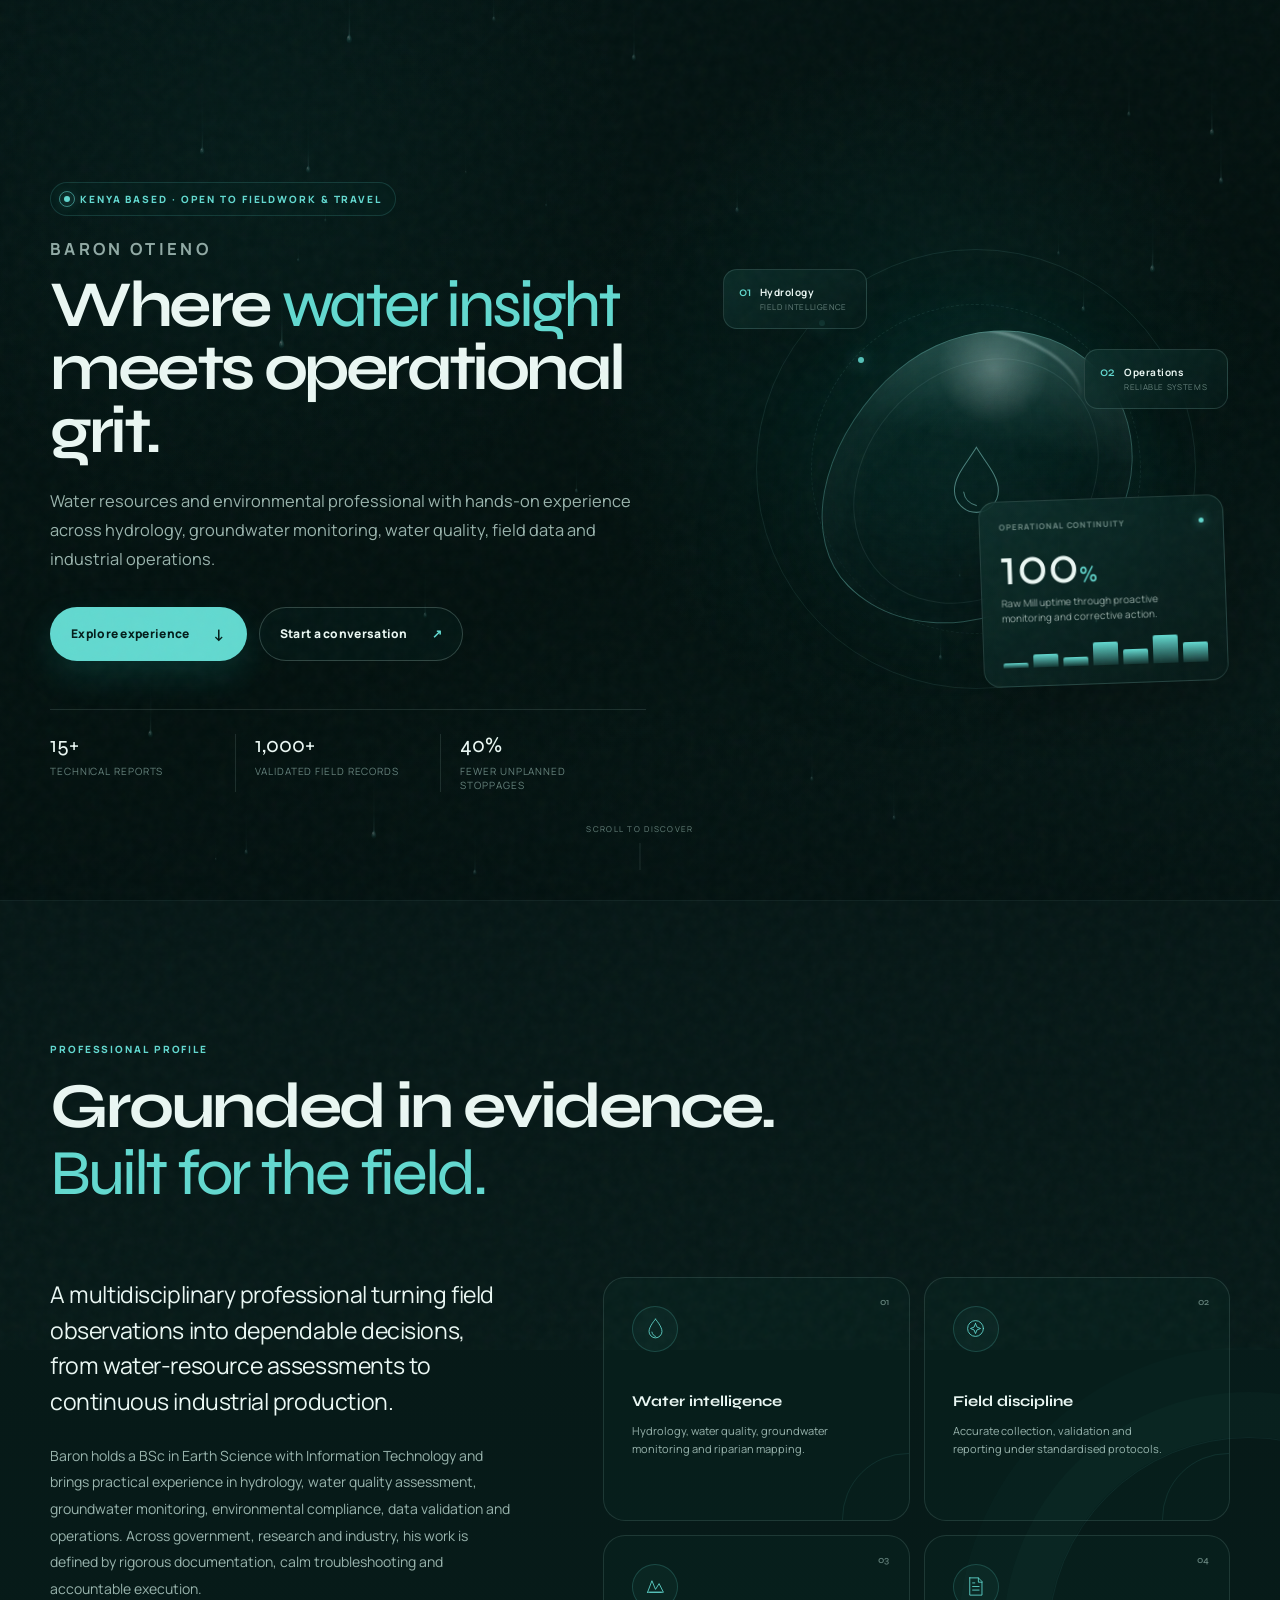
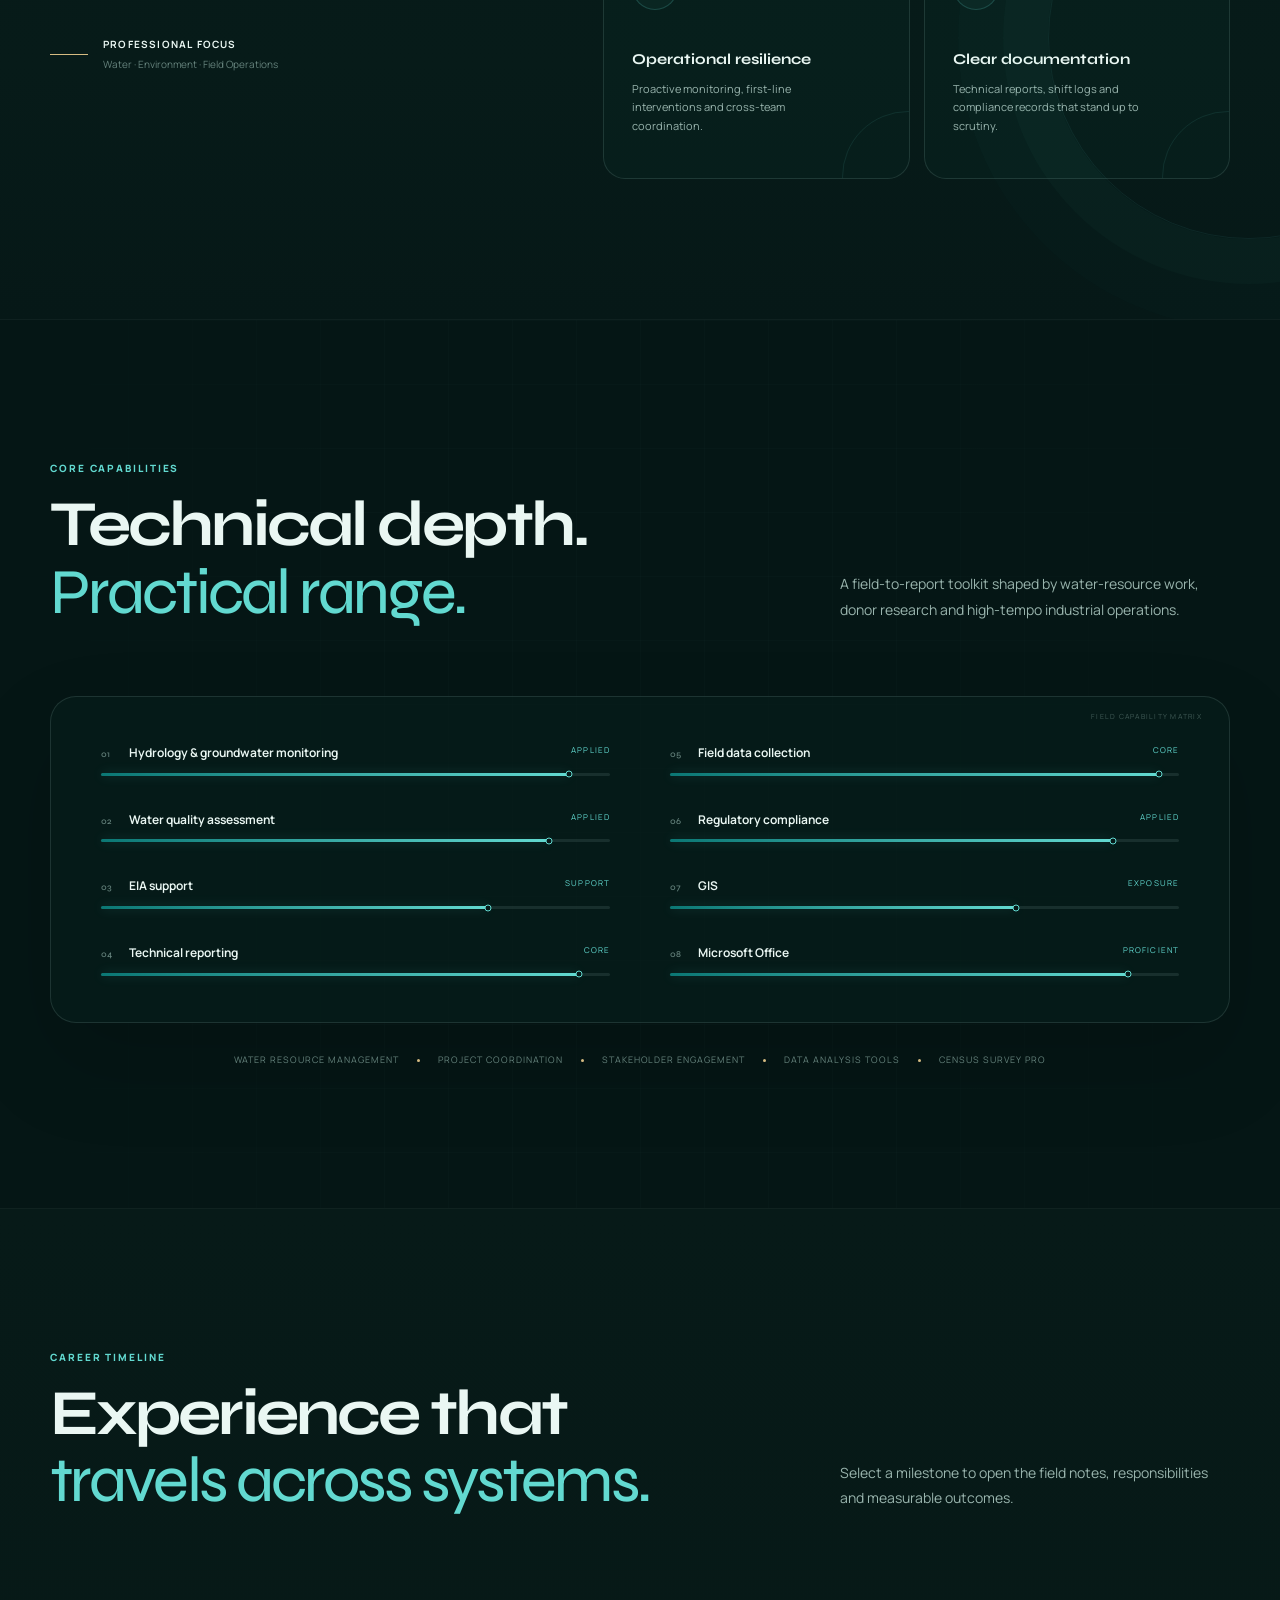
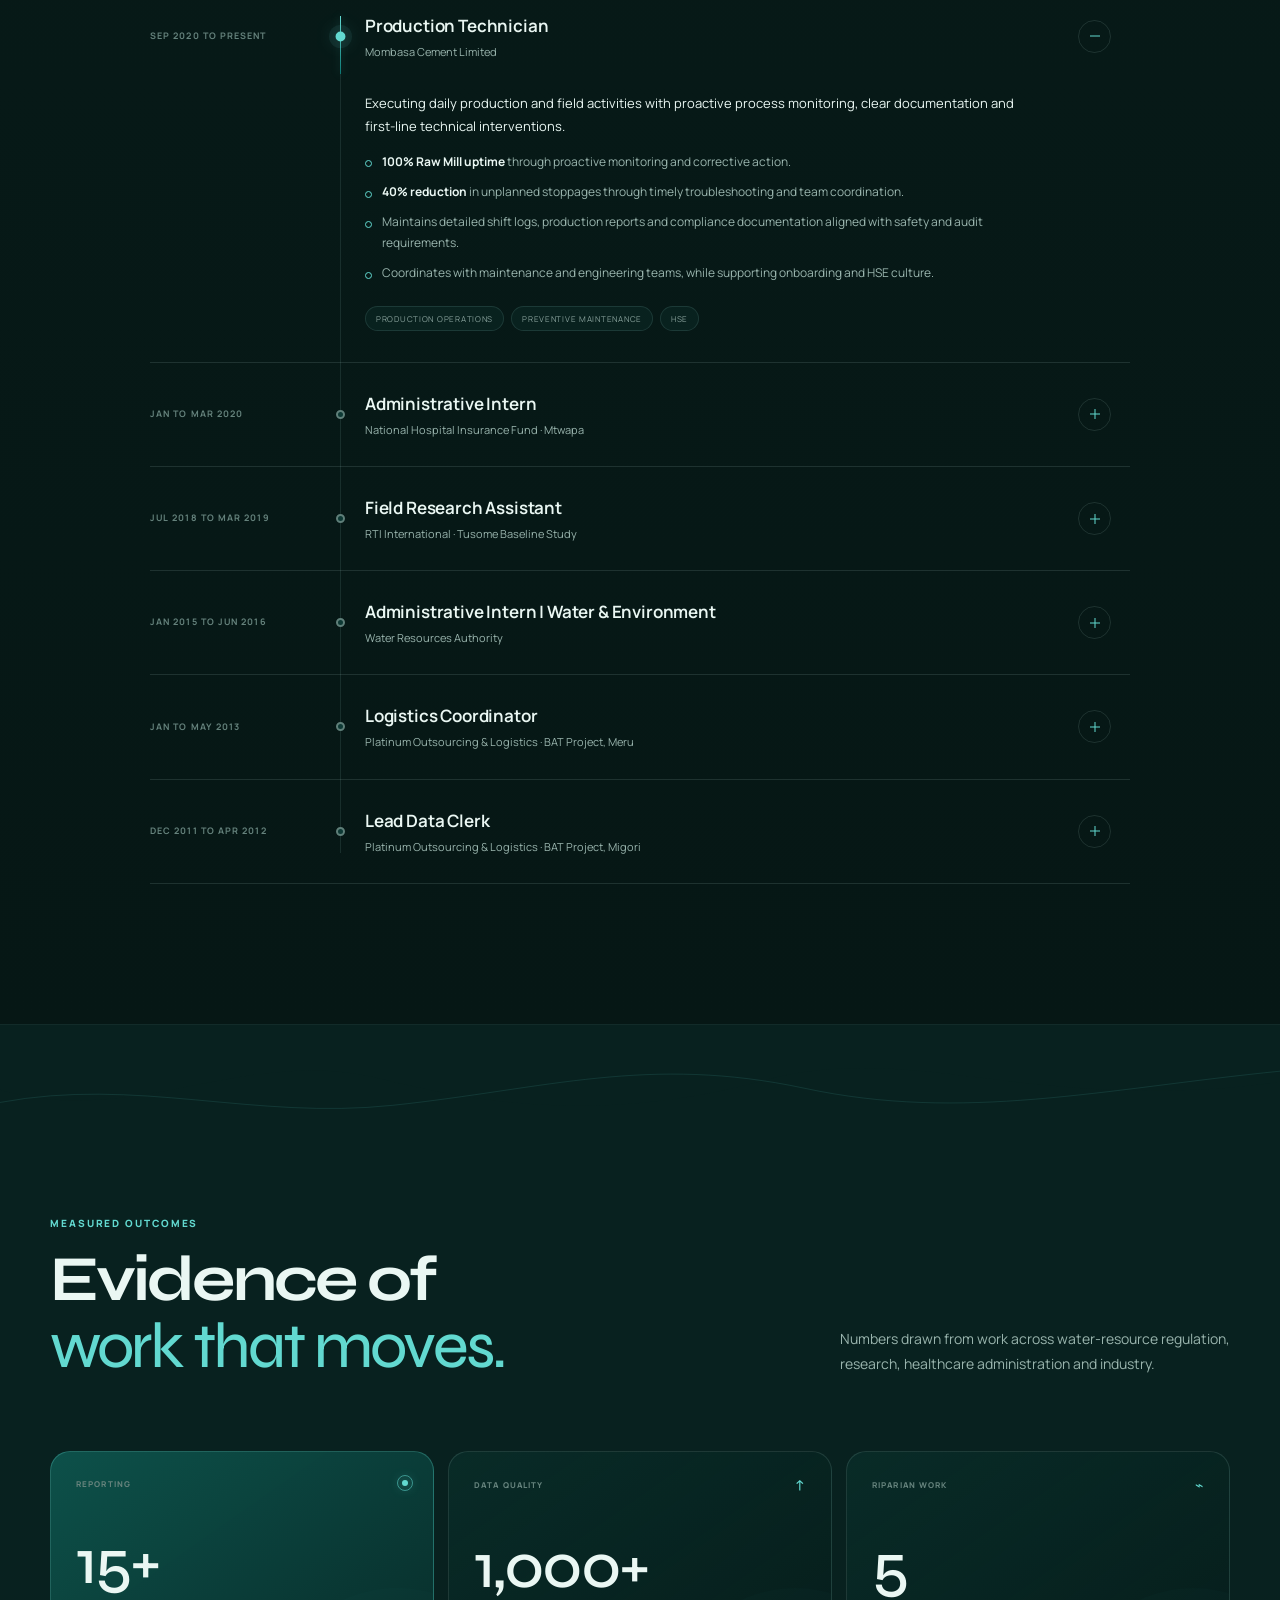
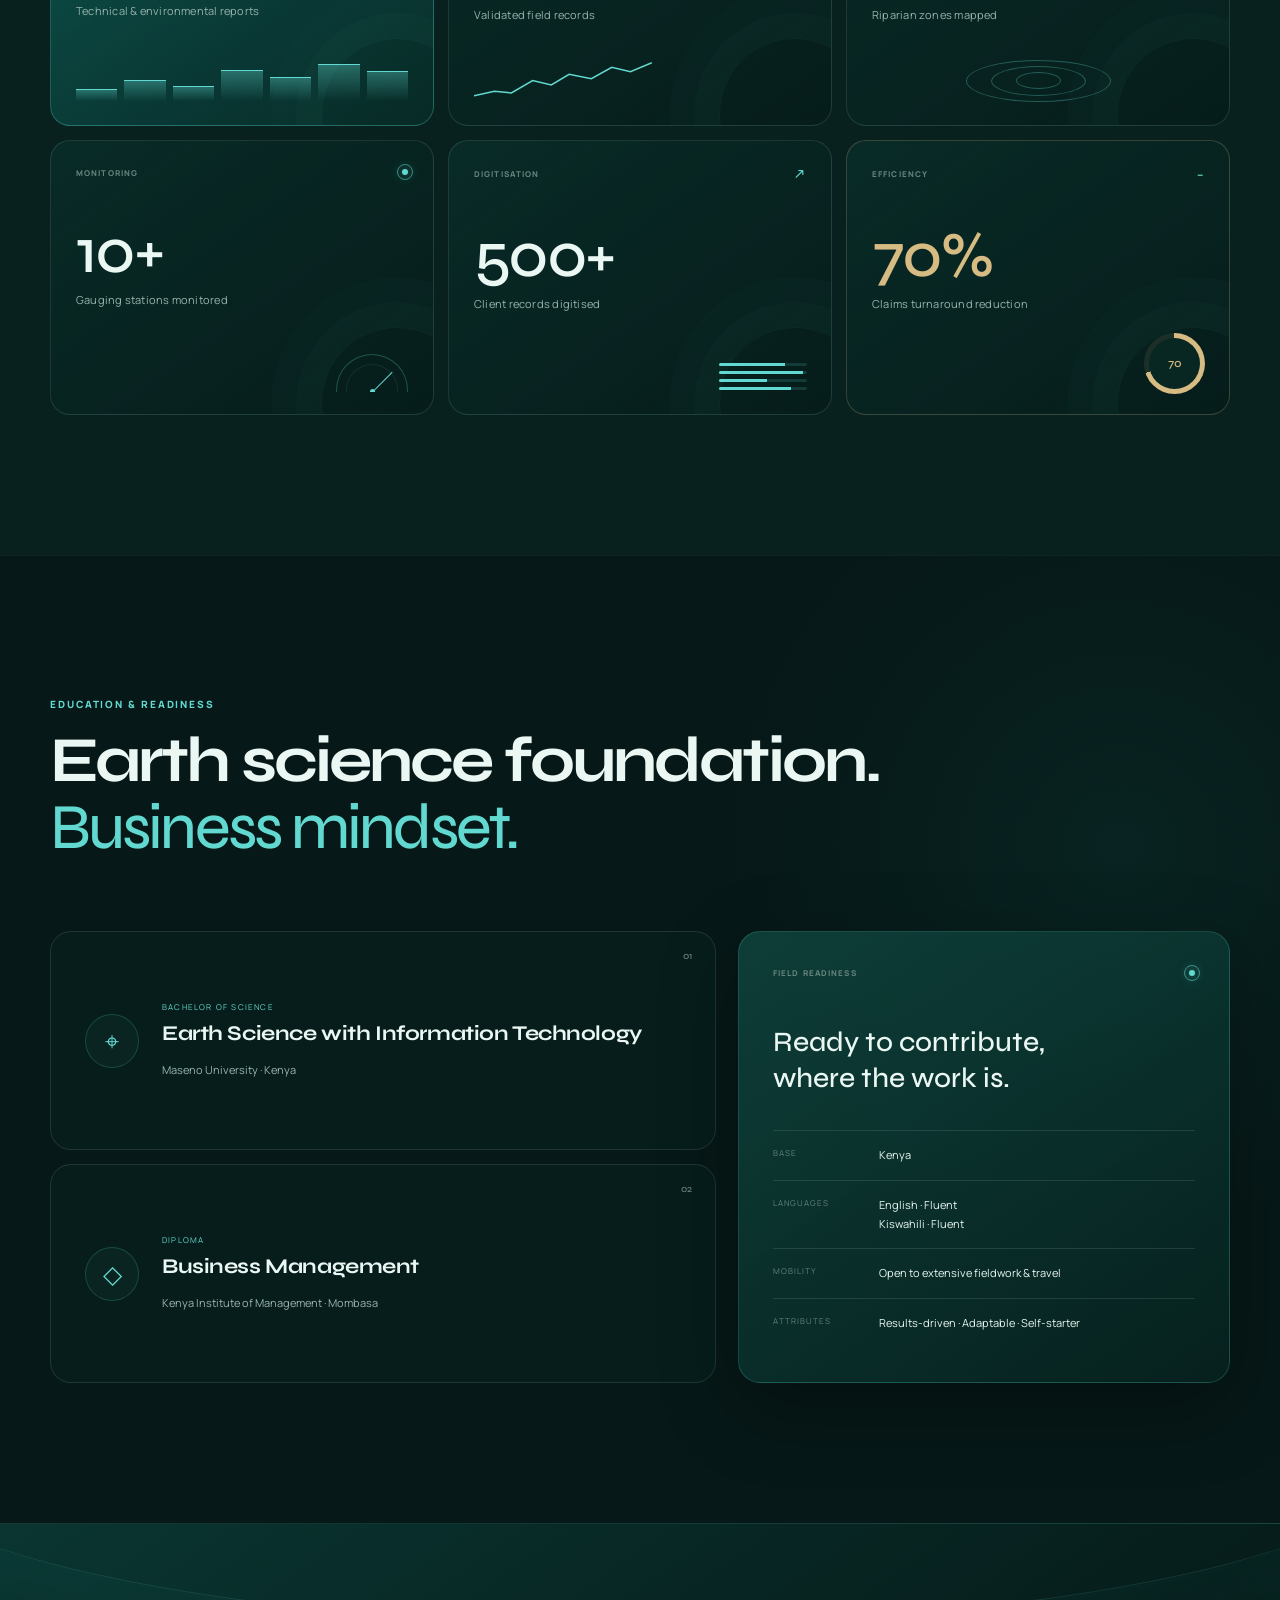
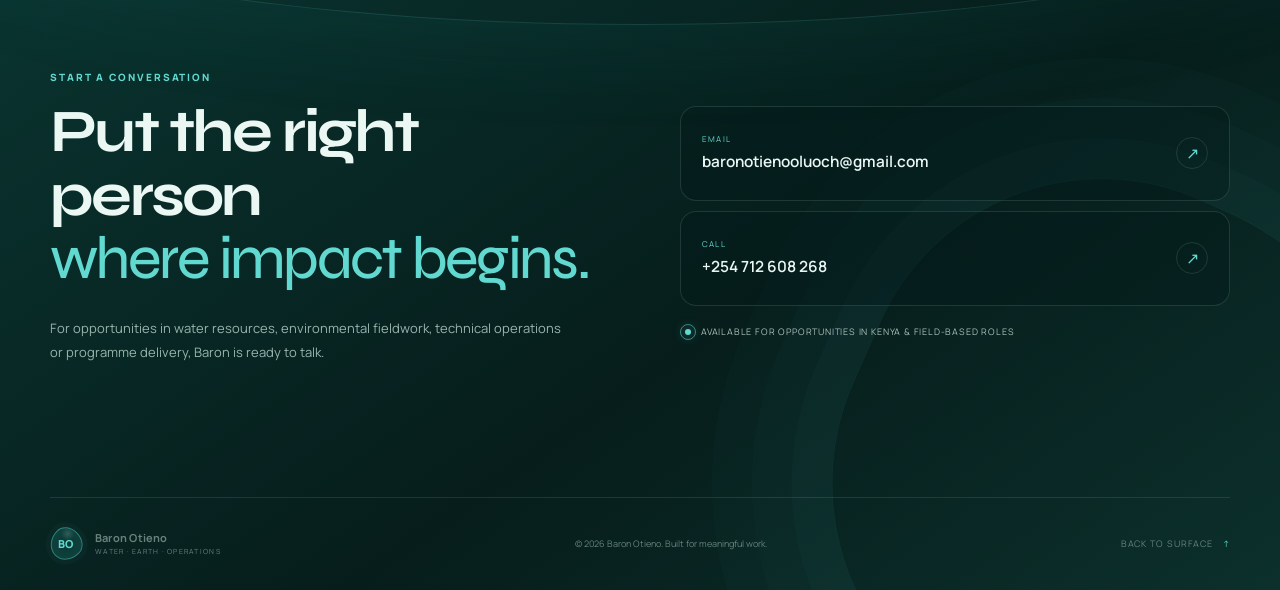
==== index.html @ 67b4daed "Move portfolio files to repository root" ====
<!DOCTYPE html>
<html lang="en">
<head>
  <meta charset="UTF-8">
  <meta name="viewport" content="width=device-width, initial-scale=1.0">
  <meta name="description" content="Portfolio of Baron Otieno, a Water Resources and Environmental professional and operations specialist based in Kenya.">
  <meta name="theme-color" content="#061a1a">
  <title>Baron Otieno | Water, Environment & Operations</title>
  <link rel="stylesheet" href="styles.css">
</head>
<body>
  <a class="skip-link" href="#main">Skip to content</a>
  <div class="scroll-progress" aria-hidden="true"><span id="scrollProgress"></span></div>
  <canvas id="waterCanvas" aria-hidden="true"></canvas>
  <div class="grain" aria-hidden="true"></div>
  <div class="ambient ambient-one" data-parallax="-0.06" aria-hidden="true"></div>
  <div class="ambient ambient-two" data-parallax="0.04" aria-hidden="true"></div>

  <header class="site-header" id="siteHeader">
    <nav class="nav shell" aria-label="Primary navigation">
      <a class="brand" href="#home" aria-label="Baron Otieno, home">
        <span class="brand-mark" aria-hidden="true"><span>BO</span></span>
        <span class="brand-copy"><strong>Baron Otieno</strong><small>Water · Earth · Operations</small></span>
      </a>
      <button class="menu-toggle" id="menuToggle" aria-expanded="false" aria-controls="navLinks" aria-label="Open navigation menu">
        <span></span><span></span>
      </button>
      <div class="nav-links" id="navLinks">
        <a href="#profile">Profile</a>
        <a href="#skills">Skills</a>
        <a href="#experience">Experience</a>
        <a href="#impact">Impact</a>
        <a href="#education">Education</a>
        <a class="nav-contact" href="#contact">Let's talk <span>↗</span></a>
      </div>
    </nav>
  </header>

  <main id="main">
    <section class="hero" id="home" aria-labelledby="hero-title">
      <div class="topography topo-one" aria-hidden="true">
        <svg viewBox="0 0 800 800" role="img">
          <g fill="none" stroke="currentColor" stroke-width="1">
            <path d="M72 590C124 489 80 377 180 303c106-78 198 2 276-96 75-94 172-86 266-29"/>
            <path d="M38 629c66-122 31-251 132-329 119-92 217-6 300-110 78-97 171-98 287-39"/>
            <path d="M9 674c76-152 12-276 137-379 123-101 241-14 329-125C558 65 661 61 791 122"/>
            <path d="M105 552c41-82 8-176 91-236 91-66 161 10 236-82 69-84 152-68 230-21"/>
            <path d="M151 515c20-60 0-131 64-174 68-46 127 12 190-66 54-67 116-45 185-9"/>
          </g>
        </svg>
      </div>

      <div class="hero-grid shell">
        <div class="hero-copy">
          <div class="eyebrow reveal" data-delay="0">
            <span class="live-dot"></span>
            Kenya based · Open to fieldwork & travel
          </div>
          <h1 id="hero-title" class="reveal" data-delay="80">
            <span class="name-line">Baron Otieno</span>
            <span class="statement">Where <em>water insight</em><br>meets operational grit.</span>
          </h1>
          <p class="hero-intro reveal" data-delay="160">Water resources and environmental professional with hands-on experience across hydrology, groundwater monitoring, water quality, field data and industrial operations.</p>
          <div class="hero-actions reveal" data-delay="230">
            <a class="button button-primary magnetic" href="#experience"><span>Explore experience</span><b aria-hidden="true">↓</b></a>
            <a class="button button-quiet magnetic" href="mailto:baronotienooluoch@gmail.com"><span>Start a conversation</span><b aria-hidden="true">↗</b></a>
          </div>
          <div class="hero-proof reveal" data-delay="300" aria-label="Career highlights">
            <div><strong>15+</strong><span>Technical reports</span></div>
            <div><strong>1,000+</strong><span>Validated field records</span></div>
            <div><strong>40%</strong><span>Fewer unplanned stoppages</span></div>
          </div>
        </div>

        <div class="hero-visual reveal" data-delay="180" id="heroVisual">
          <div class="orbit orbit-one" aria-hidden="true"></div>
          <div class="orbit orbit-two" aria-hidden="true"></div>
          <div class="water-drop" aria-hidden="true">
            <div class="drop-sheen"></div>
            <div class="drop-core">
              <svg viewBox="0 0 100 100">
                <path d="M50 10C40 27 24 43 24 61a26 26 0 0 0 52 0C76 43 60 27 50 10Z" fill="none" stroke="currentColor" stroke-width="1.2"/>
                <path d="M35 63c1 8 7 14 15 16" fill="none" stroke="currentColor" stroke-width="1.2" stroke-linecap="round"/>
              </svg>
            </div>
          </div>
          <div class="impact-card glass-card">
            <div class="card-label"><span>Operational continuity</span><i></i></div>
            <strong>100<span>%</span></strong>
            <p>Raw Mill uptime through proactive monitoring and corrective action.</p>
            <div class="signal" aria-hidden="true"><span></span><span></span><span></span><span></span><span></span><span></span><span></span></div>
          </div>
          <div class="micro-card micro-card-a glass-card"><span>01</span><b>Hydrology</b><small>Field intelligence</small></div>
          <div class="micro-card micro-card-b glass-card"><span>02</span><b>Operations</b><small>Reliable systems</small></div>
        </div>
      </div>

      <a class="scroll-cue" href="#profile" aria-label="Scroll to profile"><span>Scroll to discover</span><i></i></a>
    </section>

    <section class="section profile-section" id="profile" aria-labelledby="profile-title">
      <div class="section-marker" aria-hidden="true"><span>01</span><i></i><small>PROFILE</small></div>
      <div class="shell">
        <div class="section-heading reveal">
          <p class="kicker">Professional profile</p>
          <h2 id="profile-title">Grounded in evidence.<br><em>Built for the field.</em></h2>
        </div>
        <div class="profile-grid">
          <div class="profile-story reveal">
            <p class="lead">A multidisciplinary professional turning field observations into dependable decisions, from water-resource assessments to continuous industrial production.</p>
            <p>Baron holds a BSc in Earth Science with Information Technology and brings practical experience in hydrology, water quality assessment, groundwater monitoring, environmental compliance, data validation and operations. Across government, research and industry, his work is defined by rigorous documentation, calm troubleshooting and accountable execution.</p>
            <div class="profile-signoff">
              <span class="line"></span>
              <div><strong>Professional focus</strong><small>Water · Environment · Field Operations</small></div>
            </div>
          </div>
          <div class="principles reveal" data-delay="120">
            <article class="principle-card tilt-card">
              <span class="principle-number">01</span>
              <div class="icon-wrap" aria-hidden="true">
                <svg viewBox="0 0 32 32"><path d="M16 3S7 13 7 20a9 9 0 0 0 18 0C25 13 16 3 16 3Z"/><path d="M11 21c.5 3 2.5 5 5 6"/></svg>
              </div>
              <h3>Water intelligence</h3>
              <p>Hydrology, water quality, groundwater monitoring and riparian mapping.</p>
            </article>
            <article class="principle-card tilt-card">
              <span class="principle-number">02</span>
              <div class="icon-wrap" aria-hidden="true">
                <svg viewBox="0 0 32 32"><circle cx="16" cy="16" r="11"/><path d="m16 9 2 5 5 2-5 2-2 5-2-5-5-2 5-2 2-5Z"/></svg>
              </div>
              <h3>Field discipline</h3>
              <p>Accurate collection, validation and reporting under standardised protocols.</p>
            </article>
            <article class="principle-card tilt-card">
              <span class="principle-number">03</span>
              <div class="icon-wrap" aria-hidden="true">
                <svg viewBox="0 0 32 32"><path d="M5 24 11 8l5 12 5-8 6 12H5Z"/><path d="M8 24h16"/></svg>
              </div>
              <h3>Operational resilience</h3>
              <p>Proactive monitoring, first-line interventions and cross-team coordination.</p>
            </article>
            <article class="principle-card tilt-card">
              <span class="principle-number">04</span>
              <div class="icon-wrap" aria-hidden="true">
                <svg viewBox="0 0 32 32"><path d="M8 4h12l5 5v19H8V4Z"/><path d="M20 4v6h5M12 16h9M12 21h9M12 11h3"/></svg>
              </div>
              <h3>Clear documentation</h3>
              <p>Technical reports, shift logs and compliance records that stand up to scrutiny.</p>
            </article>
          </div>
        </div>
      </div>
    </section>

    <section class="section skills-section" id="skills" aria-labelledby="skills-title">
      <div class="section-marker" aria-hidden="true"><span>02</span><i></i><small>CAPABILITY</small></div>
      <div class="shell">
        <div class="section-heading heading-row reveal">
          <div>
            <p class="kicker">Core capabilities</p>
            <h2 id="skills-title">Technical depth.<br><em>Practical range.</em></h2>
          </div>
          <p class="heading-note">A field-to-report toolkit shaped by water-resource work, donor research and high-tempo industrial operations.</p>
        </div>

        <div class="skills-board reveal" data-delay="100">
          <div class="skills-column">
            <div class="skill" style="--level: 92%">
              <div class="skill-top"><span><b>01</b>Hydrology & groundwater monitoring</span><em>Applied</em></div>
              <div class="meter"><i></i><u></u></div>
            </div>
            <div class="skill" style="--level: 88%">
              <div class="skill-top"><span><b>02</b>Water quality assessment</span><em>Applied</em></div>
              <div class="meter"><i></i><u></u></div>
            </div>
            <div class="skill" style="--level: 76%">
              <div class="skill-top"><span><b>03</b>EIA support</span><em>Support</em></div>
              <div class="meter"><i></i><u></u></div>
            </div>
            <div class="skill" style="--level: 94%">
              <div class="skill-top"><span><b>04</b>Technical reporting</span><em>Core</em></div>
              <div class="meter"><i></i><u></u></div>
            </div>
          </div>
          <div class="skills-column">
            <div class="skill" style="--level: 96%">
              <div class="skill-top"><span><b>05</b>Field data collection</span><em>Core</em></div>
              <div class="meter"><i></i><u></u></div>
            </div>
            <div class="skill" style="--level: 87%">
              <div class="skill-top"><span><b>06</b>Regulatory compliance</span><em>Applied</em></div>
              <div class="meter"><i></i><u></u></div>
            </div>
            <div class="skill" style="--level: 68%">
              <div class="skill-top"><span><b>07</b>GIS</span><em>Exposure</em></div>
              <div class="meter"><i></i><u></u></div>
            </div>
            <div class="skill" style="--level: 90%">
              <div class="skill-top"><span><b>08</b>Microsoft Office</span><em>Proficient</em></div>
              <div class="meter"><i></i><u></u></div>
            </div>
          </div>
        </div>
        <div class="tool-ribbon reveal" data-delay="160" aria-label="Additional skills">
          <span>Water resource management</span><i></i><span>Project coordination</span><i></i><span>Stakeholder engagement</span><i></i><span>Data analysis tools</span><i></i><span>Census Survey Pro</span>
        </div>
      </div>
    </section>

    <section class="section experience-section" id="experience" aria-labelledby="experience-title">
      <div class="section-marker" aria-hidden="true"><span>03</span><i></i><small>EXPERIENCE</small></div>
      <div class="shell">
        <div class="section-heading heading-row reveal">
          <div>
            <p class="kicker">Career timeline</p>
            <h2 id="experience-title">Experience that<br><em>travels across systems.</em></h2>
          </div>
          <p class="heading-note">Select a milestone to open the field notes, responsibilities and measurable outcomes.</p>
        </div>

        <div class="timeline reveal" data-delay="100">
          <div class="timeline-rail" aria-hidden="true"><span></span></div>

          <article class="timeline-item is-open">
            <button class="timeline-trigger" aria-expanded="true" aria-controls="role-1">
              <span class="timeline-dot"></span>
              <span class="timeline-date">SEP 2020 TO PRESENT</span>
              <span class="timeline-title"><strong>Production Technician</strong><small>Mombasa Cement Limited</small></span>
              <span class="timeline-toggle"><i></i><b></b></span>
            </button>
            <div class="timeline-panel" id="role-1">
              <div class="timeline-panel-inner">
                <p>Executing daily production and field activities with proactive process monitoring, clear documentation and first-line technical interventions.</p>
                <ul>
                  <li><strong>100% Raw Mill uptime</strong> through proactive monitoring and corrective action.</li>
                  <li><strong>40% reduction</strong> in unplanned stoppages through timely troubleshooting and team coordination.</li>
                  <li>Maintains detailed shift logs, production reports and compliance documentation aligned with safety and audit requirements.</li>
                  <li>Coordinates with maintenance and engineering teams, while supporting onboarding and HSE culture.</li>
                </ul>
                <div class="role-tags"><span>Production operations</span><span>Preventive maintenance</span><span>HSE</span></div>
              </div>
            </div>
          </article>

          <article class="timeline-item">
            <button class="timeline-trigger" aria-expanded="false" aria-controls="role-2">
              <span class="timeline-dot"></span>
              <span class="timeline-date">JAN TO MAR 2020</span>
              <span class="timeline-title"><strong>Administrative Intern</strong><small>National Hospital Insurance Fund · Mtwapa</small></span>
              <span class="timeline-toggle"><i></i><b></b></span>
            </button>
            <div class="timeline-panel" id="role-2">
              <div class="timeline-panel-inner">
                <p>Supported client-facing and administrative operations under strict service and compliance standards.</p>
                <ul>
                  <li>Digitised more than <strong>500 client records</strong>, reducing claims turnaround time by <strong>70%</strong>.</li>
                  <li>Resolved <strong>90% of enquiries</strong> at first contact through focused front-desk support.</li>
                  <li>Helped streamline daily workflow, reduce data-entry errors and cut backlog by 50%.</li>
                </ul>
                <div class="role-tags"><span>Records digitisation</span><span>Client service</span><span>Compliance</span></div>
              </div>
            </div>
          </article>

          <article class="timeline-item">
            <button class="timeline-trigger" aria-expanded="false" aria-controls="role-3">
              <span class="timeline-dot"></span>
              <span class="timeline-date">JUL 2018 TO MAR 2019</span>
              <span class="timeline-title"><strong>Field Research Assistant</strong><small>RTI International · Tusome Baseline Study</small></span>
              <span class="timeline-toggle"><i></i><b></b></span>
            </button>
            <div class="timeline-panel" id="role-3">
              <div class="timeline-panel-inner">
                <p>Planned and executed donor-funded field research under standardised protocols across two counties.</p>
                <ul>
                  <li>Collected, cleaned and validated <strong>1,000+ school-based records</strong>.</li>
                  <li>Reduced data-entry error rates by <strong>98%</strong> through Census Survey Pro validation.</li>
                  <li>Coordinated activities with 20+ schools, education officials and project stakeholders.</li>
                  <li>Prepared daily progress and structured technical reports to inform programme decisions.</li>
                </ul>
                <div class="role-tags"><span>Field research</span><span>Data validation</span><span>Stakeholder coordination</span></div>
              </div>
            </div>
          </article>

          <article class="timeline-item">
            <button class="timeline-trigger" aria-expanded="false" aria-controls="role-4">
              <span class="timeline-dot"></span>
              <span class="timeline-date">JAN 2015 TO JUN 2016</span>
              <span class="timeline-title"><strong>Administrative Intern | Water & Environment</strong><small>Water Resources Authority</small></span>
              <span class="timeline-toggle"><i></i><b></b></span>
            </button>
            <div class="timeline-panel" id="role-4">
              <div class="timeline-panel-inner">
                <p>Conducted field assessments and technical reporting supporting sustainable water-resource management and regulatory enforcement.</p>
                <ul>
                  <li>Prepared <strong>15+ hydrological and environmental reports</strong>.</li>
                  <li>Monitored <strong>10+ gauging stations</strong> and supported billing with accurate water-use data.</li>
                  <li>Participated in water-quality testing and groundwater analysis.</li>
                  <li>Mapped <strong>5+ riparian zones</strong> to support compliance and planning.</li>
                </ul>
                <div class="role-tags"><span>Hydrology</span><span>Water quality</span><span>Riparian mapping</span></div>
              </div>
            </div>
          </article>

          <article class="timeline-item">
            <button class="timeline-trigger" aria-expanded="false" aria-controls="role-5">
              <span class="timeline-dot"></span>
              <span class="timeline-date">JAN TO MAY 2013</span>
              <span class="timeline-title"><strong>Logistics Coordinator</strong><small>Platinum Outsourcing & Logistics · BAT Project, Meru</small></span>
              <span class="timeline-toggle"><i></i><b></b></span>
            </button>
            <div class="timeline-panel" id="role-5">
              <div class="timeline-panel-inner">
                <p>Coordinated a regulated agricultural supply chain connecting growers, transporters and project teams.</p>
                <ul>
                  <li>Oversaw logistics for <strong>50+ transporters</strong> and payment coordination for hired vehicles.</li>
                  <li>Built partnerships with <strong>80+ farmers</strong>, achieving 95% compliance with BAT quality standards.</li>
                  <li>Maintained 100% adherence to transport safety and regulatory standards.</li>
                </ul>
                <div class="role-tags"><span>Supply chain</span><span>Quality standards</span><span>Transport safety</span></div>
              </div>
            </div>
          </article>

          <article class="timeline-item">
            <button class="timeline-trigger" aria-expanded="false" aria-controls="role-6">
              <span class="timeline-dot"></span>
              <span class="timeline-date">DEC 2011 TO APR 2012</span>
              <span class="timeline-title"><strong>Lead Data Clerk</strong><small>Platinum Outsourcing & Logistics · BAT Project, Migori</small></span>
              <span class="timeline-toggle"><i></i><b></b></span>
            </button>
            <div class="timeline-panel" id="role-6">
              <div class="timeline-panel-inner">
                <p>Provided back-end administrative support for logistics documentation, filing and analysis.</p>
                <ul>
                  <li>Validated <strong>2,000+ data entries</strong> with a 100% accuracy rate.</li>
                  <li>Improved document access time by <strong>50%</strong> through streamlined filing and retrieval.</li>
                  <li>Identified and corrected critical data errors, preventing report rejections.</li>
                </ul>
                <div class="role-tags"><span>Data quality</span><span>Records management</span><span>Logistics support</span></div>
              </div>
            </div>
          </article>
        </div>
      </div>
    </section>

    <section class="section impact-section" id="impact" aria-labelledby="impact-title">
      <div class="impact-waterline" aria-hidden="true">
        <svg viewBox="0 0 1440 190" preserveAspectRatio="none"><path d="M0 91c152 56 276-64 430-15s283 51 429 2c170-57 306 49 581 2v110H0V91Z"/><path d="M0 109c154-36 285 25 442 4 173-23 287-71 463-24 179 48 335 1 535-24"/></svg>
      </div>
      <div class="section-marker" aria-hidden="true"><span>04</span><i></i><small>IMPACT</small></div>
      <div class="shell">
        <div class="section-heading heading-row reveal">
          <div>
            <p class="kicker">Measured outcomes</p>
            <h2 id="impact-title">Evidence of<br><em>work that moves.</em></h2>
          </div>
          <p class="heading-note">Numbers drawn from work across water-resource regulation, research, healthcare administration and industry.</p>
        </div>

        <div class="impact-dashboard reveal" data-delay="100">
          <article class="stat-card stat-featured">
            <div class="stat-head"><span>REPORTING</span><i class="pulse-dot"></i></div>
            <strong class="counter" data-target="15" data-suffix="+">0</strong>
            <p>Technical & environmental reports</p>
            <div class="mini-chart chart-bars" aria-hidden="true"><i></i><i></i><i></i><i></i><i></i><i></i><i></i></div>
          </article>
          <article class="stat-card">
            <div class="stat-head"><span>DATA QUALITY</span><i>↑</i></div>
            <strong class="counter" data-target="1000" data-suffix="+">0</strong>
            <p>Validated field records</p>
            <svg class="mini-chart sparkline" viewBox="0 0 200 45" preserveAspectRatio="none" aria-hidden="true"><path d="M0 39 23 34 42 36 66 22 87 27 107 15 132 20 155 7 176 12 200 2"/><path class="area" d="M0 39 23 34 42 36 66 22 87 27 107 15 132 20 155 7 176 12 200 2V45H0Z"/></svg>
          </article>
          <article class="stat-card">
            <div class="stat-head"><span>RIPARIAN WORK</span><i>⌁</i></div>
            <strong class="counter" data-target="5">0</strong>
            <p>Riparian zones mapped</p>
            <div class="mini-chart contour" aria-hidden="true"><span></span><span></span><span></span></div>
          </article>
          <article class="stat-card">
            <div class="stat-head"><span>MONITORING</span><i class="pulse-dot"></i></div>
            <strong class="counter" data-target="10" data-suffix="+">0</strong>
            <p>Gauging stations monitored</p>
            <div class="gauge" aria-hidden="true"><i></i><span></span></div>
          </article>
          <article class="stat-card">
            <div class="stat-head"><span>DIGITISATION</span><i>↗</i></div>
            <strong class="counter" data-target="500" data-suffix="+">0</strong>
            <p>Client records digitised</p>
            <div class="record-lines" aria-hidden="true"><i></i><i></i><i></i><i></i></div>
          </article>
          <article class="stat-card stat-accent">
            <div class="stat-head"><span>EFFICIENCY</span><i>−</i></div>
            <strong class="counter" data-target="70" data-suffix="%">0</strong>
            <p>Claims turnaround reduction</p>
            <div class="ring-meter" aria-hidden="true"><span>70</span></div>
          </article>
        </div>
      </div>
    </section>

    <section class="section education-section" id="education" aria-labelledby="education-title">
      <div class="section-marker" aria-hidden="true"><span>05</span><i></i><small>FOUNDATION</small></div>
      <div class="shell">
        <div class="section-heading reveal">
          <p class="kicker">Education & readiness</p>
          <h2 id="education-title">Earth science foundation.<br><em>Business mindset.</em></h2>
        </div>
        <div class="education-grid">
          <div class="qualification-list reveal">
            <article class="qualification-card tilt-card">
              <span class="qual-index">01</span>
              <div class="qual-icon" aria-hidden="true">⌖</div>
              <div><p>Bachelor of Science</p><h3>Earth Science with Information Technology</h3><span>Maseno University · Kenya</span></div>
              <i class="qual-line"></i>
            </article>
            <article class="qualification-card tilt-card">
              <span class="qual-index">02</span>
              <div class="qual-icon" aria-hidden="true">◇</div>
              <div><p>Diploma</p><h3>Business Management</h3><span>Kenya Institute of Management · Mombasa</span></div>
              <i class="qual-line"></i>
            </article>
          </div>
          <aside class="readiness-card reveal" data-delay="120">
            <div class="readiness-top"><span>FIELD READINESS</span><i class="live-dot"></i></div>
            <h3>Ready to contribute,<br>where the work is.</h3>
            <dl>
              <div><dt>Base</dt><dd>Kenya</dd></div>
              <div><dt>Languages</dt><dd>English · Fluent<br>Kiswahili · Fluent</dd></div>
              <div><dt>Mobility</dt><dd>Open to extensive fieldwork & travel</dd></div>
              <div><dt>Attributes</dt><dd>Results-driven · Adaptable · Self-starter</dd></div>
            </dl>
          </aside>
        </div>
      </div>
    </section>

    <section class="contact-section" id="contact" aria-labelledby="contact-title">
      <div class="contact-topo" aria-hidden="true"></div>
      <div class="shell contact-grid">
        <div class="contact-copy reveal">
          <p class="kicker">Start a conversation</p>
          <h2 id="contact-title">Put the right person<br><em>where impact begins.</em></h2>
          <p>For opportunities in water resources, environmental fieldwork, technical operations or programme delivery, Baron is ready to talk.</p>
        </div>
        <div class="contact-actions reveal" data-delay="120">
          <a class="contact-link magnetic" href="mailto:baronotienooluoch@gmail.com">
            <span class="contact-label">EMAIL</span>
            <strong>baronotienooluoch@gmail.com</strong>
            <i aria-hidden="true">↗</i>
          </a>
          <a class="contact-link magnetic" href="tel:+254712608268">
            <span class="contact-label">CALL</span>
            <strong>+254 712 608 268</strong>
            <i aria-hidden="true">↗</i>
          </a>
          <div class="availability-chip"><span class="live-dot"></span> Available for opportunities in Kenya & field-based roles</div>
        </div>
      </div>
      <footer class="footer shell">
        <a class="brand footer-brand" href="#home" aria-label="Back to top"><span class="brand-mark"><span>BO</span></span><span class="brand-copy"><strong>Baron Otieno</strong><small>Water · Earth · Operations</small></span></a>
        <p>© <span id="year"></span> Baron Otieno. Built for meaningful work.</p>
        <a class="back-top" href="#home">Back to surface <span>↑</span></a>
      </footer>
    </section>
  </main>

  <script src="script.js"></script>
</body>
</html>
---- styles.css ----
/* Baron Otieno portfolio system */
@font-face {
  font-family: "Manrope";
  src: url("fonts/Manrope-Variable.ttf") format("truetype");
  font-weight: 200 800;
  font-style: normal;
  font-display: swap;
}
@font-face {
  font-family: "Syne";
  src: url("fonts/Syne-Variable.ttf") format("truetype");
  font-weight: 400 800;
  font-style: normal;
  font-display: swap;
}

:root {
  --ink: #eaf7f3;
  --muted: #99b4ad;
  --faint: #65827c;
  --deep: #031110;
  --surface: #061918;
  --surface-2: #092321;
  --surface-3: #0e2d2a;
  --cyan: #62d9d0;
  --cyan-2: #17aaa5;
  --river: #0b7774;
  --sand: #d6bb82;
  --line: rgba(190, 232, 224, .13);
  --glass: rgba(10, 39, 36, .67);
  --radius: 22px;
  --shell: min(1180px, calc(100vw - 80px));
  --ease: cubic-bezier(.2, .75, .25, 1);
  --shadow: 0 24px 80px rgba(0, 0, 0, .28);
}

* { box-sizing: border-box; }
html { scroll-behavior: smooth; scrollbar-color: var(--river) var(--deep); }
body {
  margin: 0;
  background: var(--deep);
  color: var(--ink);
  font-family: "Manrope", "Segoe UI", Helvetica, Arial, sans-serif;
  font-size: 16px;
  line-height: 1.65;
  overflow-x: hidden;
  -webkit-font-smoothing: antialiased;
}
body.menu-open { overflow: hidden; }
::selection { color: #03110f; background: var(--cyan); }
a { color: inherit; text-decoration: none; }
button, input { font: inherit; }
button { color: inherit; }
svg { display: block; }
.shell { width: var(--shell); margin-inline: auto; }
.skip-link {
  position: fixed; top: 12px; left: 12px; z-index: 1000; padding: 10px 16px;
  background: var(--cyan); color: #03201e; font-weight: 800; border-radius: 8px;
  transform: translateY(-150%); transition: transform .2s;
}
.skip-link:focus { transform: translateY(0); }

/* atmospheric layers */
#waterCanvas {
  position: fixed; inset: 0; width: 100%; height: 100%; z-index: 5;
  pointer-events: none; opacity: .5; mix-blend-mode: screen;
}
.grain {
  position: fixed; inset: -50%; z-index: 4; opacity: .045; pointer-events: none;
  background-image: url("data:image/svg+xml,%3Csvg viewBox='0 0 180 180' xmlns='http://www.w3.org/2000/svg'%3E%3Cfilter id='n'%3E%3CfeTurbulence type='fractalNoise' baseFrequency='.94' numOctaves='3' stitchTiles='stitch'/%3E%3C/filter%3E%3Crect width='100%25' height='100%25' filter='url(%23n)' opacity='.75'/%3E%3C/svg%3E");
  animation: grainShift .4s steps(2) infinite;
}
@keyframes grainShift { 0% { transform: translate(1%, -1%); } 50% { transform: translate(-1%, 1%); } 100% { transform: translate(0); } }
.ambient { position: fixed; z-index: 0; pointer-events: none; filter: blur(2px); border-radius: 50%; }
.ambient-one { width: 45vw; height: 45vw; right: -18vw; top: 22vh; background: radial-gradient(circle, rgba(10, 139, 131, .11), transparent 68%); }
.ambient-two { width: 34vw; height: 34vw; left: -15vw; bottom: 2vh; background: radial-gradient(circle, rgba(189, 161, 97, .06), transparent 70%); }
.scroll-progress { position: fixed; left: 0; top: 0; width: 100%; height: 2px; z-index: 100; background: transparent; }
.scroll-progress span { display: block; width: 100%; height: 100%; transform: scaleX(0); transform-origin: left; background: linear-gradient(90deg, var(--cyan-2), var(--cyan), #b6fff5); box-shadow: 0 0 12px var(--cyan); }

/* header */
.site-header { position: fixed; z-index: 90; top: 0; left: 0; width: 100%; transition: background .35s, border-color .35s, transform .35s; border-bottom: 1px solid transparent; }
.site-header.scrolled { background: rgba(3, 17, 16, .76); border-color: var(--line); backdrop-filter: blur(18px); -webkit-backdrop-filter: blur(18px); }
.nav { height: 86px; display: flex; align-items: center; justify-content: space-between; }
.brand { display: inline-flex; align-items: center; gap: 13px; position: relative; z-index: 2; }
.brand-mark {
  width: 42px; height: 42px; display: grid; place-items: center; border: 1px solid rgba(98,217,208,.45);
  border-radius: 50% 50% 48% 52% / 40% 42% 58% 60%; transform: rotate(45deg);
  background: radial-gradient(circle at 30% 22%, rgba(255,255,255,.16), transparent 22%), rgba(13, 74, 68, .55);
  box-shadow: inset 0 0 18px rgba(98,217,208,.1), 0 0 0 5px rgba(98,217,208,.03);
}
.brand-mark span { transform: rotate(-45deg); color: var(--cyan); font-weight: 850; font-size: 11px; letter-spacing: .03em; }
.brand-copy { display: flex; flex-direction: column; line-height: 1.2; }
.brand-copy strong { font-size: 14px; letter-spacing: .02em; }
.brand-copy small { color: var(--faint); font-size: 9px; letter-spacing: .18em; text-transform: uppercase; margin-top: 4px; }
.nav-links { display: flex; align-items: center; gap: clamp(20px, 2.2vw, 36px); }
.nav-links > a { color: #9eb6b0; font-size: 12px; font-weight: 700; letter-spacing: .06em; position: relative; transition: color .25s; }
.nav-links > a:not(.nav-contact)::after { content: ""; position: absolute; left: 0; right: 100%; bottom: -8px; height: 1px; background: var(--cyan); transition: right .3s var(--ease); }
.nav-links > a:hover, .nav-links > a.active { color: var(--ink); }
.nav-links > a:hover::after, .nav-links > a.active::after { right: 0; }
.nav-links .nav-contact { color: var(--ink); border: 1px solid rgba(173, 218, 210, .24); border-radius: 999px; padding: 10px 15px; transition: background .25s, border-color .25s, color .25s; }
.nav-links .nav-contact span { color: var(--cyan); margin-left: 6px; }
.nav-links .nav-contact:hover { background: var(--cyan); border-color: var(--cyan); color: #06201d; }
.nav-links .nav-contact:hover span { color: #06201d; }
.menu-toggle { display: none; border: 0; background: transparent; width: 46px; height: 46px; padding: 12px; cursor: pointer; }
.menu-toggle span { display: block; height: 1px; background: var(--ink); margin: 7px 0; transition: transform .3s, width .3s; transform-origin: center; }
.menu-toggle span:last-child { width: 68%; margin-left: auto; }
.menu-toggle[aria-expanded="true"] span:first-child { transform: translateY(4px) rotate(45deg); }
.menu-toggle[aria-expanded="true"] span:last-child { width: 100%; transform: translateY(-4px) rotate(-45deg); }

/* hero */
main, .site-header { position: relative; z-index: 2; }
.site-header { position: fixed; }
.hero {
  min-height: 100svh; position: relative; overflow: hidden; display: flex; align-items: center;
  padding: 128px 0 90px;
  background:
    radial-gradient(circle at 72% 43%, rgba(15, 130, 122, .14), transparent 32%),
    radial-gradient(circle at 21% 20%, rgba(23, 126, 118, .07), transparent 30%),
    linear-gradient(155deg, #041514 0%, #03110f 55%, #061a18 100%);
}
.hero::before { content: ""; position: absolute; inset: 0; background: linear-gradient(90deg, transparent 49.8%, rgba(167, 221, 211, .035) 50%, transparent 50.2%), linear-gradient(0deg, transparent 49.8%, rgba(167, 221, 211, .02) 50%, transparent 50.2%); background-size: 120px 120px; mask-image: radial-gradient(circle at 70% 48%, black, transparent 55%); }
.hero::after { content: ""; position: absolute; left: 0; bottom: 0; right: 0; height: 22%; background: linear-gradient(transparent, rgba(3,17,16,.82)); pointer-events: none; }
.hero-grid { position: relative; z-index: 2; display: grid; grid-template-columns: 1.08fr .92fr; gap: clamp(40px, 6vw, 96px); align-items: center; }
.hero-copy { padding-top: 36px; }
.eyebrow, .kicker { color: var(--cyan); text-transform: uppercase; font-size: 10px; font-weight: 800; letter-spacing: .19em; }
.eyebrow { display: inline-flex; align-items: center; gap: 10px; margin-bottom: 25px; padding: 8px 13px; border: 1px solid rgba(98,217,208,.16); border-radius: 999px; background: rgba(6, 40, 37, .32); }
.live-dot, .pulse-dot { position: relative; display: inline-block; width: 6px; height: 6px; border-radius: 50%; background: var(--cyan); box-shadow: 0 0 12px rgba(98,217,208,.8); }
.live-dot::after, .pulse-dot::after { content: ""; position: absolute; inset: -5px; border: 1px solid rgba(98,217,208,.55); border-radius: 50%; animation: ping 2s infinite; }
@keyframes ping { 0% { transform: scale(.4); opacity: 0; } 35% { opacity: 1; } 100% { transform: scale(1.5); opacity: 0; } }
h1, h2, h3, p { margin-top: 0; }
h1, h2, h3 { font-family: "Syne", "Manrope", sans-serif; }
h1 { margin-bottom: 25px; line-height: .96; }
.name-line { display: block; margin-bottom: 17px; color: #91aaa5; font-family: "Manrope", sans-serif; font-size: clamp(13px, 1.3vw, 17px); font-weight: 720; letter-spacing: .2em; text-transform: uppercase; }
.statement { display: block; max-width: 710px; font-family: "Syne", "Manrope", sans-serif; font-size: clamp(47px, 5.1vw, 75px); letter-spacing: -.052em; font-weight: 650; }
.statement em, h2 em { color: var(--cyan); font-family: inherit; font-style: normal; font-weight: 450; }
.hero-intro { max-width: 640px; color: #9ab4ad; font-size: clamp(15px, 1.28vw, 18px); line-height: 1.75; }
.hero-actions { display: flex; flex-wrap: wrap; gap: 12px; margin-top: 34px; }
.button { min-width: 176px; height: 54px; display: inline-flex; align-items: center; justify-content: space-between; gap: 24px; padding: 0 20px; border-radius: 999px; border: 1px solid transparent; font-size: 12px; font-weight: 800; letter-spacing: .025em; transition: transform .25s var(--ease), background .25s, border-color .25s; }
.button-primary { color: #031c1a; background: var(--cyan); box-shadow: 0 14px 34px rgba(22, 178, 167, .17); }
.button-primary b { font-size: 16px; }
.button-primary:hover { background: #8beddf; }
.button-quiet { border-color: rgba(183, 221, 214, .24); background: rgba(7, 35, 33, .36); }
.button-quiet b { color: var(--cyan); }
.button-quiet:hover { border-color: rgba(98,217,208,.54); background: rgba(20, 71, 65, .38); }
.hero-proof { display: flex; align-items: stretch; gap: 0; margin-top: 48px; border-top: 1px solid var(--line); padding-top: 24px; max-width: 630px; }
.hero-proof div { min-width: 0; flex: 1; padding: 0 19px; border-left: 1px solid var(--line); }
.hero-proof div:first-child { padding-left: 0; border-left: 0; }
.hero-proof strong { display: block; font-family: "Syne", sans-serif; color: var(--ink); font-size: 22px; line-height: 1; font-weight: 400; }
.hero-proof span { color: var(--faint); font-size: 10px; text-transform: uppercase; letter-spacing: .09em; display: block; margin-top: 8px; line-height: 1.4; }

.hero-visual { min-height: 590px; position: relative; perspective: 1000px; }
.orbit { position: absolute; border: 1px solid rgba(126, 207, 198, .11); border-radius: 50%; top: 50%; left: 50%; transform: translate(-50%, -50%); }
.orbit::before { content: ""; position: absolute; width: 6px; height: 6px; background: var(--cyan); border-radius: 50%; top: 16%; left: 14%; box-shadow: 0 0 16px var(--cyan); }
.orbit-one { width: 440px; height: 440px; animation: orbitSpin 28s linear infinite; }
.orbit-two { width: 330px; height: 330px; border-style: dashed; animation: orbitSpin 38s linear reverse infinite; }
@keyframes orbitSpin { to { transform: translate(-50%, -50%) rotate(1turn); } }
.water-drop {
  position: absolute; width: 270px; height: 330px; top: 52%; left: 50%; transform: translate(-50%, -50%) rotate(45deg);
  border-radius: 52% 48% 56% 44% / 48% 42% 58% 52%; overflow: hidden;
  background: linear-gradient(145deg, rgba(134,239,228,.32), rgba(9,83,79,.1) 41%, rgba(7,37,35,.48) 74%), radial-gradient(circle at 25% 22%, rgba(255,255,255,.3), transparent 17%);
  border: 1px solid rgba(140, 233, 222, .28); box-shadow: inset -30px -25px 80px rgba(1, 13, 13, .46), inset 18px 20px 55px rgba(174, 255, 245, .08), 0 50px 90px rgba(0,0,0,.3), 0 0 90px rgba(27, 182, 170, .1);
  animation: floatDrop 7s ease-in-out infinite;
}
.water-drop::after { content: ""; position: absolute; inset: 9%; border-radius: 50%; border: 1px solid rgba(206,255,249,.08); }
@keyframes floatDrop { 0%,100% { transform: translate(-50%, -50%) rotate(45deg) translateY(-8px); } 50% { transform: translate(-50%, -50%) rotate(45deg) translateY(9px); } }
.drop-sheen { position: absolute; width: 55%; height: 22%; left: 3%; top: 8%; transform: rotate(-23deg); border-radius: 50%; border-top: 3px solid rgba(225,255,251,.32); filter: blur(1px); }
.drop-core { position: absolute; inset: 15%; color: rgba(143,224,215,.5); display: grid; place-items: center; transform: rotate(-45deg); }
.drop-core svg { width: 45%; }
.glass-card { background: linear-gradient(145deg, rgba(13,48,44,.79), rgba(5,25,23,.7)); border: 1px solid rgba(174, 225, 217, .16); backdrop-filter: blur(14px); -webkit-backdrop-filter: blur(14px); box-shadow: var(--shadow); }
.impact-card { position: absolute; z-index: 2; right: 4px; bottom: 80px; width: 245px; border-radius: 17px; padding: 18px 19px; transform: rotate(-2deg); }
.card-label { display: flex; justify-content: space-between; align-items: center; color: var(--faint); text-transform: uppercase; letter-spacing: .12em; font-size: 8px; font-weight: 800; }
.card-label i { width: 5px; height: 5px; border-radius: 50%; background: var(--cyan); box-shadow: 0 0 10px var(--cyan); }
.impact-card > strong { display: block; margin: 8px 0 3px; font-size: 52px; font-family: "Syne", sans-serif; font-weight: 400; line-height: 1; }
.impact-card > strong span { color: var(--cyan); font-size: 23px; }
.impact-card p { color: #95aaa5; font-size: 10px; line-height: 1.5; margin-bottom: 14px; }
.signal { height: 28px; display: flex; align-items: flex-end; gap: 5px; }
.signal span { flex: 1; height: 20%; background: linear-gradient(var(--cyan), rgba(98,217,208,.12)); border-radius: 2px 2px 0 0; animation: signal 1.8s ease-in-out infinite alternate; transform-origin: bottom; }
.signal span:nth-child(2) { height: 48%; animation-delay: -.4s; }.signal span:nth-child(3) { height: 32%; animation-delay: -.7s; }.signal span:nth-child(4) { height: 82%; animation-delay: -.2s; }.signal span:nth-child(5) { height: 54%; animation-delay: -.9s; }.signal span:nth-child(6) { height: 100%; animation-delay: -.55s; }.signal span:nth-child(7) { height: 73%; animation-delay: -.3s; }
@keyframes signal { to { transform: scaleY(.45); opacity: .45; } }
.micro-card { position: absolute; z-index: 3; width: 144px; padding: 14px 15px; border-radius: 14px; display: grid; grid-template-columns: auto 1fr; gap: 0 9px; }
.micro-card span { grid-row: 1/3; color: var(--cyan); font: 500 13px "Syne", sans-serif; }
.micro-card b { font-size: 10px; letter-spacing: .05em; }.micro-card small { font-size: 8px; color: var(--faint); text-transform: uppercase; letter-spacing: .08em; }
.micro-card-a { left: 0; top: 95px; animation: microFloat 6s ease-in-out infinite; }
.micro-card-b { right: 2px; top: 175px; animation: microFloat 7s -2s ease-in-out infinite reverse; }
@keyframes microFloat { 50% { transform: translateY(10px) rotate(1deg); } }
.scroll-cue { position: absolute; z-index: 3; left: 50%; bottom: 30px; transform: translateX(-50%); display: flex; flex-direction: column; align-items: center; gap: 8px; color: var(--faint); font-size: 8px; text-transform: uppercase; letter-spacing: .16em; }
.scroll-cue i { width: 1px; height: 27px; position: relative; background: var(--line); overflow: hidden; }
.scroll-cue i::after { content: ""; position: absolute; inset: -100% 0 auto; height: 100%; background: var(--cyan); animation: scrollLine 2s infinite; }
@keyframes scrollLine { to { transform: translateY(200%); } }

/* section system */
.section { position: relative; padding: 140px 0; border-top: 1px solid rgba(173, 218, 209, .055); overflow: hidden; }
.section-marker { position: absolute; z-index: 2; top: 145px; left: max(18px, calc((100vw - 1340px)/2)); display: flex; flex-direction: column; align-items: center; gap: 11px; color: var(--faint); }
.section-marker span { color: var(--cyan); font-size: 9px; font-weight: 800; }
.section-marker i { width: 1px; height: 50px; background: linear-gradient(var(--cyan), transparent); }
.section-marker small { font-size: 7px; letter-spacing: .2em; writing-mode: vertical-rl; }
.section-heading { margin-bottom: 70px; }
.kicker { margin-bottom: 15px; }
h2 { font-size: clamp(42px, 5vw, 67px); line-height: 1.05; letter-spacing: -.045em; margin-bottom: 0; }
.heading-row { display: flex; justify-content: space-between; align-items: end; gap: 60px; }
.heading-note { color: var(--muted); max-width: 390px; margin-bottom: 4px; font-size: 14px; line-height: 1.8; }

/* reveal */
.reveal { opacity: 0; transform: translateY(42px); transition: opacity .8s var(--ease), transform .9s var(--ease); transition-delay: var(--delay, 0ms); }
.reveal.is-visible { opacity: 1; transform: translateY(0); }

/* profile */
.profile-section { background: linear-gradient(180deg, #061716, #071b19 75%, #061817); }
.profile-section::after { content: ""; position: absolute; width: 400px; height: 400px; right: -170px; bottom: 80px; border: 1px solid rgba(98,217,208,.08); border-radius: 50%; box-shadow: 0 0 0 45px rgba(98,217,208,.018), 0 0 0 90px rgba(98,217,208,.012); }
.profile-grid { display: grid; grid-template-columns: .85fr 1.15fr; gap: clamp(45px, 7vw, 100px); align-items: start; }
.profile-story { position: sticky; top: 135px; }
.profile-story .lead { color: var(--ink); font-size: clamp(19px, 1.8vw, 25px); line-height: 1.55; letter-spacing: -.018em; }
.profile-story > p:not(.lead) { color: var(--muted); font-size: 14px; line-height: 1.9; }
.profile-signoff { display: flex; align-items: center; gap: 15px; margin-top: 34px; }
.profile-signoff .line { width: 38px; height: 1px; background: var(--sand); }
.profile-signoff div { display: flex; flex-direction: column; }
.profile-signoff strong { font-size: 10px; text-transform: uppercase; letter-spacing: .12em; }.profile-signoff small { color: var(--faint); font-size: 10px; margin-top: 3px; }
.principles { display: grid; grid-template-columns: 1fr 1fr; gap: 14px; }
.principle-card { position: relative; min-height: 244px; padding: 28px; border: 1px solid var(--line); background: rgba(8, 35, 32, .55); border-radius: var(--radius); overflow: hidden; transform-style: preserve-3d; transition: border-color .35s, background .35s, transform .2s; }
.principle-card::after { content: ""; position: absolute; width: 130px; height: 130px; right: -65px; bottom: -65px; border-radius: 50%; border: 1px solid rgba(98,217,208,.1); transition: transform .5s; }
.principle-card:hover { border-color: rgba(98,217,208,.3); background: rgba(12, 48, 44, .66); }.principle-card:hover::after { transform: scale(1.25); }
.principle-number { position: absolute; top: 18px; right: 20px; color: var(--faint); font: 500 10px "Syne", sans-serif; }
.icon-wrap { width: 46px; height: 46px; display: grid; place-items: center; color: var(--cyan); border: 1px solid rgba(98,217,208,.2); background: rgba(98,217,208,.04); border-radius: 50%; margin-bottom: 37px; }
.icon-wrap svg { width: 23px; fill: none; stroke: currentColor; stroke-width: 1.2; stroke-linecap: round; stroke-linejoin: round; }
.principle-card h3 { font-size: 15px; margin-bottom: 8px; }.principle-card p { color: var(--muted); font-size: 11px; line-height: 1.7; margin-bottom: 0; max-width: 210px; }

/* skills */
.skills-section { background: #051615; }
.skills-section::before { content: ""; position: absolute; inset: 0; opacity: .18; background-image: linear-gradient(rgba(121,194,186,.12) 1px, transparent 1px), linear-gradient(90deg, rgba(121,194,186,.1) 1px, transparent 1px); background-size: 64px 64px; mask-image: linear-gradient(90deg, transparent, black 30%, black 70%, transparent); }
.skills-board { position: relative; display: grid; grid-template-columns: 1fr 1fr; gap: 60px; border: 1px solid var(--line); border-radius: 26px; background: rgba(6, 29, 27, .7); padding: 46px 50px; box-shadow: 0 40px 90px rgba(0,0,0,.15); }
.skills-board::before { content: "FIELD CAPABILITY MATRIX"; position: absolute; right: 27px; top: 14px; color: var(--faint); opacity: .6; letter-spacing: .18em; font-size: 7px; }
.skills-column { display: grid; gap: 34px; }
.skill-top { display: flex; justify-content: space-between; gap: 16px; margin-bottom: 10px; }
.skill-top span { font-size: 12px; font-weight: 650; }.skill-top span b { display: inline-block; width: 28px; color: var(--faint); font: 500 9px "Syne", sans-serif; }
.skill-top em { color: var(--cyan); font-style: normal; font-size: 8px; text-transform: uppercase; letter-spacing: .14em; }
.meter { height: 3px; position: relative; background: rgba(191,232,224,.1); border-radius: 4px; }
.meter i { display: block; position: relative; width: 0; height: 100%; background: linear-gradient(90deg, var(--river), var(--cyan)); border-radius: inherit; transition: width 1.4s var(--ease); box-shadow: 0 0 12px rgba(98,217,208,.2); }
.skills-board.is-animated .meter i { width: var(--level); }
.meter u { position: absolute; top: 50%; left: 0; opacity: 0; width: 7px; height: 7px; border: 1px solid var(--cyan); background: var(--surface); border-radius: 50%; transform: translate(-50%,-50%); text-decoration: none; transition: left 1.4s var(--ease), opacity .25s; }
.skills-board.is-animated .meter u { left: var(--level); opacity: 1; }
.tool-ribbon { display: flex; justify-content: center; flex-wrap: wrap; gap: 18px; margin-top: 30px; color: var(--faint); font-size: 9px; text-transform: uppercase; letter-spacing: .11em; }
.tool-ribbon i { width: 3px; height: 3px; align-self: center; background: var(--sand); border-radius: 50%; }

/* experience */
.experience-section { background: linear-gradient(180deg, #071a18, #061715); }
.timeline { position: relative; max-width: 980px; margin: 0 auto; }
.timeline-rail { position: absolute; left: 190px; top: 31px; bottom: 31px; width: 1px; background: rgba(155, 211, 201, .12); }
.timeline-rail span { position: absolute; left: 0; top: 0; width: 100%; height: var(--rail-progress, 10%); background: linear-gradient(var(--cyan), var(--river)); box-shadow: 0 0 8px rgba(98,217,208,.35); transition: height .8s var(--ease); }
.timeline-item { position: relative; border-bottom: 1px solid var(--line); }
.timeline-trigger { width: 100%; padding: 27px 10px 27px 0; display: grid; grid-template-columns: 165px 50px 1fr 42px; align-items: center; text-align: left; border: 0; background: transparent; cursor: pointer; }
.timeline-date { color: var(--faint); font-size: 9px; font-weight: 700; letter-spacing: .12em; }
.timeline-dot { grid-column: 2; grid-row: 1; justify-self: center; width: 9px; height: 9px; border-radius: 50%; background: #0d3934; border: 2px solid #5f7f79; z-index: 2; transition: background .3s, border-color .3s, box-shadow .3s, transform .3s; }
.timeline-title { grid-column: 3; display: flex; flex-direction: column; gap: 3px; }
.timeline-title strong { font-size: 17px; font-weight: 640; letter-spacing: -.01em; transition: color .25s; }
.timeline-title small { color: var(--muted); font-size: 11px; }
.timeline-toggle { position: relative; grid-column: 4; width: 33px; height: 33px; border: 1px solid var(--line); border-radius: 50%; }
.timeline-toggle i, .timeline-toggle b { position: absolute; top: 50%; left: 50%; width: 10px; height: 1px; background: var(--cyan); transform: translate(-50%,-50%); transition: transform .3s, opacity .3s; }
.timeline-toggle b { transform: translate(-50%,-50%) rotate(90deg); }
.timeline-trigger:hover .timeline-title strong { color: var(--cyan); }
.timeline-item.is-open .timeline-dot { background: var(--cyan); border-color: var(--cyan); box-shadow: 0 0 0 6px rgba(98,217,208,.08), 0 0 18px rgba(98,217,208,.45); transform: scale(1.1); }
.timeline-item.is-open .timeline-toggle b { opacity: 0; transform: translate(-50%,-50%) rotate(0); }
.timeline-panel { display: grid; grid-template-rows: 0fr; transition: grid-template-rows .55s var(--ease); }
.timeline-panel > .timeline-panel-inner { overflow: hidden; }
.timeline-item.is-open .timeline-panel { grid-template-rows: 1fr; }
.timeline-panel-inner { margin-left: 215px; max-width: 680px; }
.timeline-panel-inner > p { padding-top: 4px; color: var(--ink); font-size: 13px; line-height: 1.8; }
.timeline-panel-inner ul { list-style: none; padding: 0; margin: 0; display: grid; gap: 10px; }
.timeline-panel-inner li { position: relative; color: var(--muted); font-size: 12px; line-height: 1.7; padding-left: 17px; }
.timeline-panel-inner li::before { content: ""; position: absolute; left: 0; top: .72em; width: 5px; height: 5px; border: 1px solid var(--cyan); border-radius: 50%; }
.timeline-panel-inner li strong { color: var(--ink); font-weight: 700; }
.role-tags { display: flex; flex-wrap: wrap; gap: 7px; padding: 22px 0 31px; }
.role-tags span { border: 1px solid rgba(152, 207, 198, .14); background: rgba(18,66,60,.24); border-radius: 999px; color: #89a29c; padding: 5px 10px; font-size: 8px; text-transform: uppercase; letter-spacing: .09em; }

/* impact */
.impact-section { background: #08211f; padding-top: 190px; }
.impact-waterline { position: absolute; top: 0; left: 0; width: 100%; height: 135px; color: #08211f; }
.impact-waterline svg { width: 100%; height: 100%; overflow: visible; }
.impact-waterline path:first-child { fill: currentColor; }.impact-waterline path:last-child { fill: none; stroke: rgba(98,217,208,.15); stroke-width: 1; }
.impact-dashboard { display: grid; grid-template-columns: repeat(3, 1fr); gap: 14px; }
.stat-card { position: relative; min-height: 275px; border-radius: 20px; border: 1px solid var(--line); background: linear-gradient(145deg, rgba(9,45,41,.86), rgba(5,26,24,.65)); padding: 25px; overflow: hidden; transition: transform .35s var(--ease), border-color .35s, background .35s; }
.stat-card:hover { transform: translateY(-7px); border-color: rgba(98,217,208,.28); background: linear-gradient(145deg, rgba(13,57,52,.9), rgba(5,28,26,.78)); }
.stat-card::after { content: ""; position: absolute; right: -40px; bottom: -65px; width: 150px; height: 150px; border: 1px solid rgba(98,217,208,.06); border-radius: 50%; box-shadow: 0 0 0 25px rgba(98,217,208,.02), 0 0 0 50px rgba(98,217,208,.01); }
.stat-head { display: flex; justify-content: space-between; align-items: center; color: var(--faint); font-size: 8px; letter-spacing: .14em; font-weight: 800; }
.stat-head > i:not(.pulse-dot) { color: var(--cyan); font: 500 14px "Syne", sans-serif; }
.stat-card > strong { display: block; margin-top: 41px; font: 500 clamp(46px,5vw,70px)/1 "Syne", sans-serif; letter-spacing: -.04em; }
.stat-card > p { color: var(--muted); font-size: 11px; letter-spacing: .02em; margin-top: 7px; }
.stat-featured { background: linear-gradient(145deg, rgba(15,99,91,.72), rgba(7,45,41,.75)); border-color: rgba(98,217,208,.28); }
.stat-accent { border-color: rgba(214,187,130,.23); }.stat-accent > strong { color: var(--sand); }
.mini-chart { position: absolute; left: 25px; right: 25px; bottom: 24px; height: 40px; }
.chart-bars { display: flex; align-items: end; gap: 7px; }
.chart-bars i { flex: 1; height: 28%; border-top: 1px solid var(--cyan); background: linear-gradient(rgba(98,217,208,.35), transparent); animation: bars 2.4s ease-in-out infinite alternate; }
.chart-bars i:nth-child(2) { height: 52%; animation-delay: -.3s; }.chart-bars i:nth-child(3) { height: 37%; animation-delay: -.7s; }.chart-bars i:nth-child(4) { height: 76%; animation-delay: -1s; }.chart-bars i:nth-child(5) { height: 60%; animation-delay: -.4s; }.chart-bars i:nth-child(6) { height: 91%; animation-delay: -.9s; }.chart-bars i:nth-child(7) { height: 73%; animation-delay: -1.4s; }
@keyframes bars { to { opacity: .45; transform: scaleY(.7); } }
.sparkline path { fill: none; stroke: var(--cyan); stroke-width: 1.5; vector-effect: non-scaling-stroke; }.sparkline path.area { fill: url(#none); stroke: none; opacity: 0; }
.contour { display: flex; align-items: center; justify-content: center; }
.contour span { position: absolute; border: 1px solid rgba(98,217,208,.32); border-radius: 50%; animation: contourPulse 3s ease-in-out infinite; }.contour span:nth-child(1){width:45px;height:17px}.contour span:nth-child(2){width:95px;height:30px;animation-delay:-1s}.contour span:nth-child(3){width:145px;height:42px;animation-delay:-2s}
@keyframes contourPulse { 50% { transform: scaleX(1.08); opacity: .35; } }
.gauge { position: absolute; right: 25px; bottom: 22px; width: 72px; height: 38px; border-radius: 80px 80px 0 0; border: 1px solid rgba(98,217,208,.28); border-bottom: 0; overflow: hidden; }.gauge::before { content:"";position:absolute;inset:9px 9px 0;border:1px solid rgba(98,217,208,.1);border-bottom:0;border-radius:60px 60px 0 0}.gauge i{position:absolute;width:1px;height:28px;background:var(--cyan);left:50%;bottom:0;transform-origin:bottom;transform:rotate(45deg);animation:gauge 3s ease-in-out infinite alternate}.gauge span{position:absolute;width:5px;height:5px;border-radius:50%;background:var(--cyan);left:calc(50% - 2px);bottom:-2px}
@keyframes gauge { to { transform: rotate(-48deg); } }
.record-lines { position:absolute;right:24px;bottom:24px;width:88px;display:grid;gap:5px}.record-lines i{display:block;height:3px;background:rgba(98,217,208,.15);border-radius:2px;overflow:hidden}.record-lines i::after{content:"";display:block;width:75%;height:100%;background:var(--cyan);animation:record 2.3s ease-in-out infinite alternate}.record-lines i:nth-child(2)::after{width:95%;animation-delay:-.6s}.record-lines i:nth-child(3)::after{width:55%;animation-delay:-1s}.record-lines i:nth-child(4)::after{width:82%;animation-delay:-1.5s}
@keyframes record { to { transform:translateX(-45%);opacity:.35; } }
.ring-meter { position:absolute;right:24px;bottom:20px;width:61px;height:61px;border-radius:50%;background:conic-gradient(var(--sand) 0 70%, rgba(214,187,130,.1) 70%);display:grid;place-items:center}.ring-meter::before{content:"";position:absolute;inset:5px;background:#082722;border-radius:50%}.ring-meter span{z-index:1;color:var(--sand);font:500 12px "Syne",sans-serif}

/* education */
.education-section { background: #061817; }
.education-section::before { content: ""; position: absolute; right: -20vw; top: -10vw; width: 65vw; height: 65vw; border-radius: 50%; background: radial-gradient(circle, rgba(23,129,121,.1), transparent 67%); }
.education-grid { display: grid; grid-template-columns: 1.15fr .85fr; gap: 22px; }
.qualification-list { display: grid; gap: 14px; }
.qualification-card { position: relative; min-height: 200px; border: 1px solid var(--line); border-radius: 21px; padding: 34px; display: grid; grid-template-columns: 55px 1fr; align-items: center; gap: 22px; background: rgba(7, 32, 30, .72); overflow: hidden; transition: border .3s, transform .2s, background .3s; transform-style: preserve-3d; }
.qualification-card:hover { border-color: rgba(98,217,208,.29); background: rgba(10,44,40,.8); }
.qual-index { position: absolute; right: 23px; top: 18px; color: var(--faint); font: 500 10px "Syne", sans-serif; }.qual-icon { width: 54px; height: 54px; border-radius: 50%; display:grid;place-items:center;border:1px solid rgba(98,217,208,.2);color:var(--cyan);font-size:25px;background:rgba(98,217,208,.04)}
.qualification-card p { color: var(--cyan); font-size: 8px; text-transform:uppercase;letter-spacing:.15em;margin-bottom:8px}.qualification-card h3{font-size:21px;line-height:1.25;letter-spacing:-.02em;margin-bottom:8px}.qualification-card div span{color:var(--muted);font-size:11px}.qual-line{position:absolute;left:0;bottom:0;width:0;height:2px;background:linear-gradient(90deg,var(--cyan),transparent);transition:width .5s var(--ease)}.qualification-card:hover .qual-line{width:80%}
.readiness-card { border-radius: 22px; padding: 34px; background: linear-gradient(145deg, rgba(18,76,69,.72),rgba(6,35,32,.8));border:1px solid rgba(98,217,208,.2);box-shadow:var(--shadow)}
.readiness-top{display:flex;justify-content:space-between;align-items:center;color:var(--faint);font-size:8px;font-weight:800;letter-spacing:.14em;margin-bottom:44px}.readiness-card h3{font:500 28px/1.3 "Syne",sans-serif;margin-bottom:34px}.readiness-card dl{margin:0}.readiness-card dl div{display:grid;grid-template-columns:92px 1fr;gap:14px;padding:15px 0;border-top:1px solid var(--line)}.readiness-card dt{color:var(--faint);font-size:8px;text-transform:uppercase;letter-spacing:.13em}.readiness-card dd{margin:0;color:var(--ink);font-size:11px;line-height:1.7}

/* contact */
.contact-section { position: relative; z-index:2; overflow:hidden; padding: 145px 0 0; background: linear-gradient(145deg, #0a3531, #061d1b 58%, #0c302c); border-top: 1px solid rgba(98,217,208,.12); }
.contact-section::before { content:"";position:absolute;left:-10%;right:-10%;top:-240px;height:340px;border-radius:50%;border-bottom:1px solid rgba(98,217,208,.16);box-shadow:0 20px 100px rgba(34,170,159,.08) }
.contact-topo { position:absolute;right:-120px;bottom:-160px;width:560px;height:560px;border-radius:46% 54% 52% 48%;border:1px solid rgba(98,217,208,.08);box-shadow:0 0 0 40px rgba(98,217,208,.025),0 0 0 80px rgba(98,217,208,.016),0 0 0 120px rgba(98,217,208,.01);transform:rotate(24deg)}
.contact-grid { position:relative;display:grid;grid-template-columns:1fr 1fr;gap:80px;align-items:center;padding-bottom:120px}.contact-copy h2{font-size:clamp(42px,4.7vw,65px)}.contact-copy>p:last-child{color:var(--muted);font-size:13px;max-width:520px;line-height:1.85;margin-top:26px}.contact-actions{display:grid;gap:10px}
.contact-link { position:relative;min-height:95px;border:1px solid rgba(182,226,218,.14);background:rgba(4,27,25,.4);border-radius:16px;padding:20px 55px 20px 21px;display:flex;flex-direction:column;justify-content:center;overflow:hidden;transition:background .3s,border-color .3s,transform .25s var(--ease)}
.contact-link::after{content:"";position:absolute;inset:0;background:linear-gradient(90deg,rgba(98,217,208,.09),transparent);transform:translateX(-100%);transition:transform .45s var(--ease)}.contact-link:hover{border-color:rgba(98,217,208,.4);background:rgba(8,47,43,.72)}.contact-link:hover::after{transform:translateX(0)}
.contact-link .contact-label{position:relative;z-index:1;color:var(--cyan);font-size:8px;letter-spacing:.15em;margin-bottom:4px}.contact-link strong{position:relative;z-index:1;font-size:clamp(12px,1.2vw,16px);font-weight:600;overflow-wrap:anywhere}.contact-link>i{position:absolute;right:21px;top:50%;transform:translateY(-50%);width:32px;height:32px;display:grid;place-items:center;border:1px solid var(--line);border-radius:50%;color:var(--cyan);font-style:normal;z-index:1}
.availability-chip{margin-top:9px;color:#aac0ba;font-size:9px;text-transform:uppercase;letter-spacing:.09em;display:flex;align-items:center;gap:10px}.availability-chip .live-dot{margin-left:5px}
.footer{position:relative;display:flex;align-items:center;justify-content:space-between;padding:30px 0;border-top:1px solid rgba(184,226,217,.12);color:var(--faint);font-size:9px}.footer p{margin:0}.footer-brand .brand-mark{width:32px;height:32px}.footer-brand .brand-copy strong{font-size:11px}.footer-brand .brand-copy small{font-size:7px}.back-top{text-transform:uppercase;letter-spacing:.1em}.back-top span{color:var(--cyan);margin-left:7px}

/* responsive */
@media (max-width: 1300px) {
  .section-marker { display: none; }
}
@media (max-width: 1040px) {
  :root { --shell: min(100% - 48px, 900px); }
  .nav-links { gap: 18px; }.nav-links>a { font-size: 10px; }
  .hero-grid { grid-template-columns: 1.1fr .9fr; gap: 25px; }
  .hero-visual { min-height: 520px; transform: scale(.91); transform-origin: center; }
  .impact-card { right: -12px; }.micro-card-a { left: -10px; }
  .profile-grid { gap: 45px; }.principle-card { padding: 22px; }
  .impact-dashboard { grid-template-columns: repeat(2, 1fr); }
}
@media (max-width: 820px) {
  :root { --shell: calc(100% - 36px); }
  .nav { height: 72px; }.menu-toggle { display: block; position: relative; z-index: 3; }
  .nav-links { position: fixed; inset: 0; z-index: 1; display: flex; flex-direction: column; justify-content: center; gap: 28px; background: rgba(3,17,16,.97); backdrop-filter:blur(20px); opacity:0; visibility:hidden; transform:translateY(-12px); transition:opacity .3s,visibility .3s,transform .3s; }
  .nav-links.is-open { opacity:1;visibility:visible;transform:translateY(0) }.nav-links>a{font-size:19px;letter-spacing:.02em}.nav-links .nav-contact{font-size:14px;margin-top:8px}
  .hero { min-height: auto; padding-top: 125px; padding-bottom: 110px; }
  .hero-grid { grid-template-columns: 1fr; }.hero-copy{padding-top:0}.hero-intro{max-width:700px}.hero-visual{min-height:540px;width:min(100%,540px);margin:10px auto 0;transform:none}.statement{font-size:clamp(47px,10vw,72px)}
  .scroll-cue{display:none}
  .section { padding: 105px 0; }.section-heading{margin-bottom:50px}.heading-row{display:block}.heading-note{margin-top:25px}
  .profile-grid{grid-template-columns:1fr}.profile-story{position:static}.principles{margin-top:10px}
  .skills-board{gap:32px;padding:40px 30px}
  .education-grid{grid-template-columns:1fr}.contact-grid{grid-template-columns:1fr;gap:48px}
}
@media (max-width: 600px) {
  :root { --shell: calc(100% - 28px); --radius: 18px; }
  #waterCanvas { opacity: .38; }
  .brand-copy small{display:none}.brand-mark{width:38px;height:38px}
  .hero { padding-top: 108px; padding-bottom: 75px; }.eyebrow{font-size:8px;letter-spacing:.12em;margin-bottom:20px}.statement{font-size:clamp(41px,12.6vw,60px);line-height:1.02}.name-line{font-size:11px}.hero-intro{font-size:14px;line-height:1.72}.hero-actions{display:grid;grid-template-columns:1fr}.button{width:100%;height:52px}.hero-proof{margin-top:37px}.hero-proof div{padding:0 10px}.hero-proof strong{font-size:20px}.hero-proof span{font-size:7px}
  .hero-visual{min-height:420px;margin-top:20px}.orbit-one{width:330px;height:330px}.orbit-two{width:250px;height:250px}.water-drop{width:205px;height:245px}.impact-card{width:200px;right:0;bottom:24px;padding:15px}.impact-card>strong{font-size:40px}.micro-card{width:124px;padding:11px}.micro-card-a{left:0;top:47px}.micro-card-b{right:0;top:110px}
  .section{padding:84px 0}.section-heading{margin-bottom:38px}h2{font-size:clamp(37px,11vw,52px)}
  .profile-story .lead{font-size:19px}.principles{grid-template-columns:1fr}.principle-card{min-height:205px}.icon-wrap{margin-bottom:24px}
  .skills-board{grid-template-columns:1fr;gap:30px;padding:38px 21px}.skills-column{gap:28px}.skill-top{align-items:end}.skill-top span{font-size:11px;line-height:1.4}.skill-top span b{display:none}.tool-ribbon{gap:11px;font-size:7px}
  .timeline-rail{left:8px}.timeline-trigger{grid-template-columns:28px 1fr 35px;padding:23px 0}.timeline-date{grid-column:2;grid-row:1;font-size:8px;margin-bottom:4px}.timeline-dot{grid-column:1;grid-row:1/3;justify-self:start;margin-left:4px}.timeline-title{grid-column:2;grid-row:2}.timeline-title strong{font-size:15px}.timeline-title small{font-size:9px}.timeline-toggle{grid-column:3;grid-row:1/3;width:30px;height:30px}.timeline-panel-inner{margin-left:28px;padding-right:4px}.timeline-panel-inner>p{font-size:12px}.timeline-panel-inner li{font-size:11px}.role-tags{padding-bottom:27px}
  .impact-section{padding-top:125px}.impact-waterline{height:92px}.impact-dashboard{grid-template-columns:1fr}.stat-card{min-height:240px}.stat-card>strong{margin-top:32px;font-size:58px}
  .qualification-card{padding:25px 20px;grid-template-columns:44px 1fr;gap:14px;min-height:180px}.qual-icon{width:43px;height:43px}.qualification-card h3{font-size:17px}.readiness-card{padding:27px 23px}.readiness-card dl div{grid-template-columns:75px 1fr}
  .contact-section{padding-top:100px}.contact-grid{padding-bottom:75px}.contact-link{min-height:88px}.footer{flex-wrap:wrap;gap:21px}.footer>p{order:3;width:100%;text-align:center}.footer-brand .brand-copy small{display:block}
  .grain { opacity: .03; }
}

@media (prefers-reduced-motion: reduce) {
  html { scroll-behavior: auto; }
  *, *::before, *::after { animation-duration: .001ms !important; animation-iteration-count: 1 !important; transition-duration: .001ms !important; }
  .reveal { opacity: 1; transform: none; }
  #waterCanvas { opacity: .18; }
}
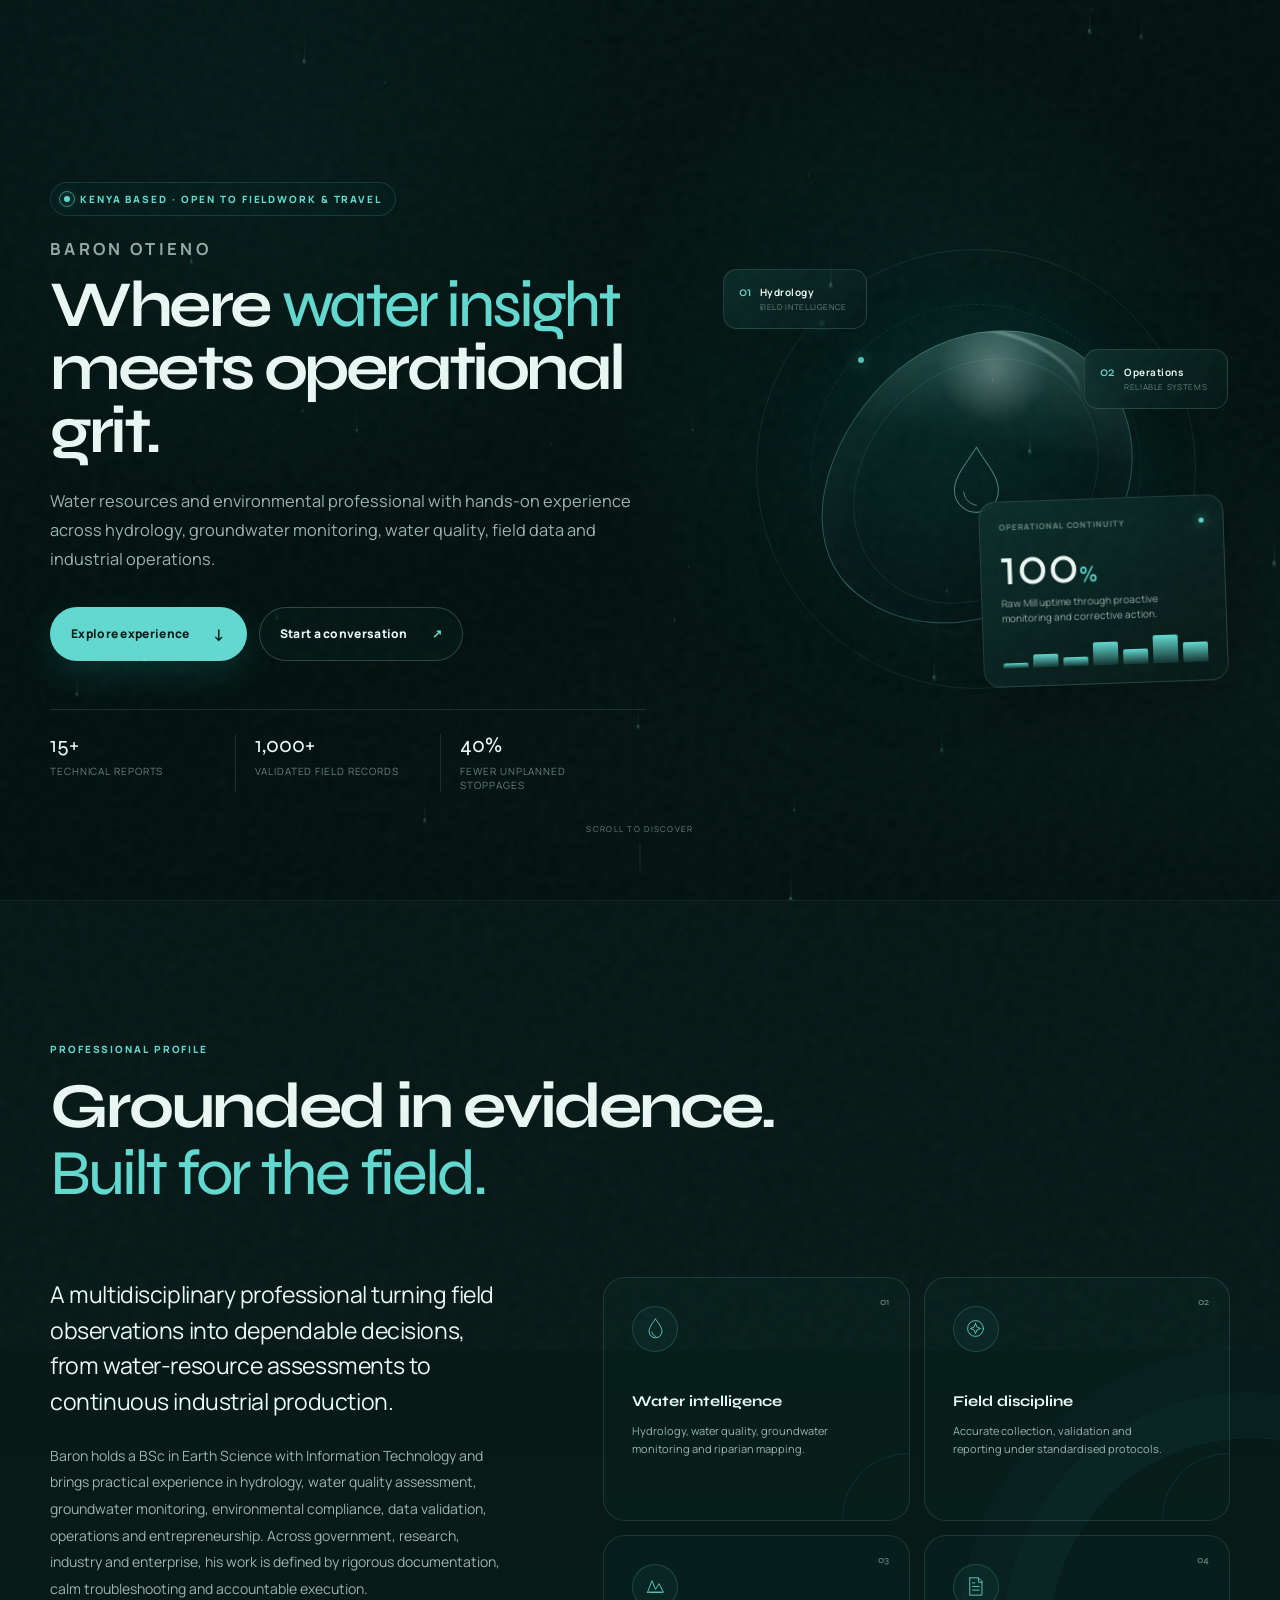
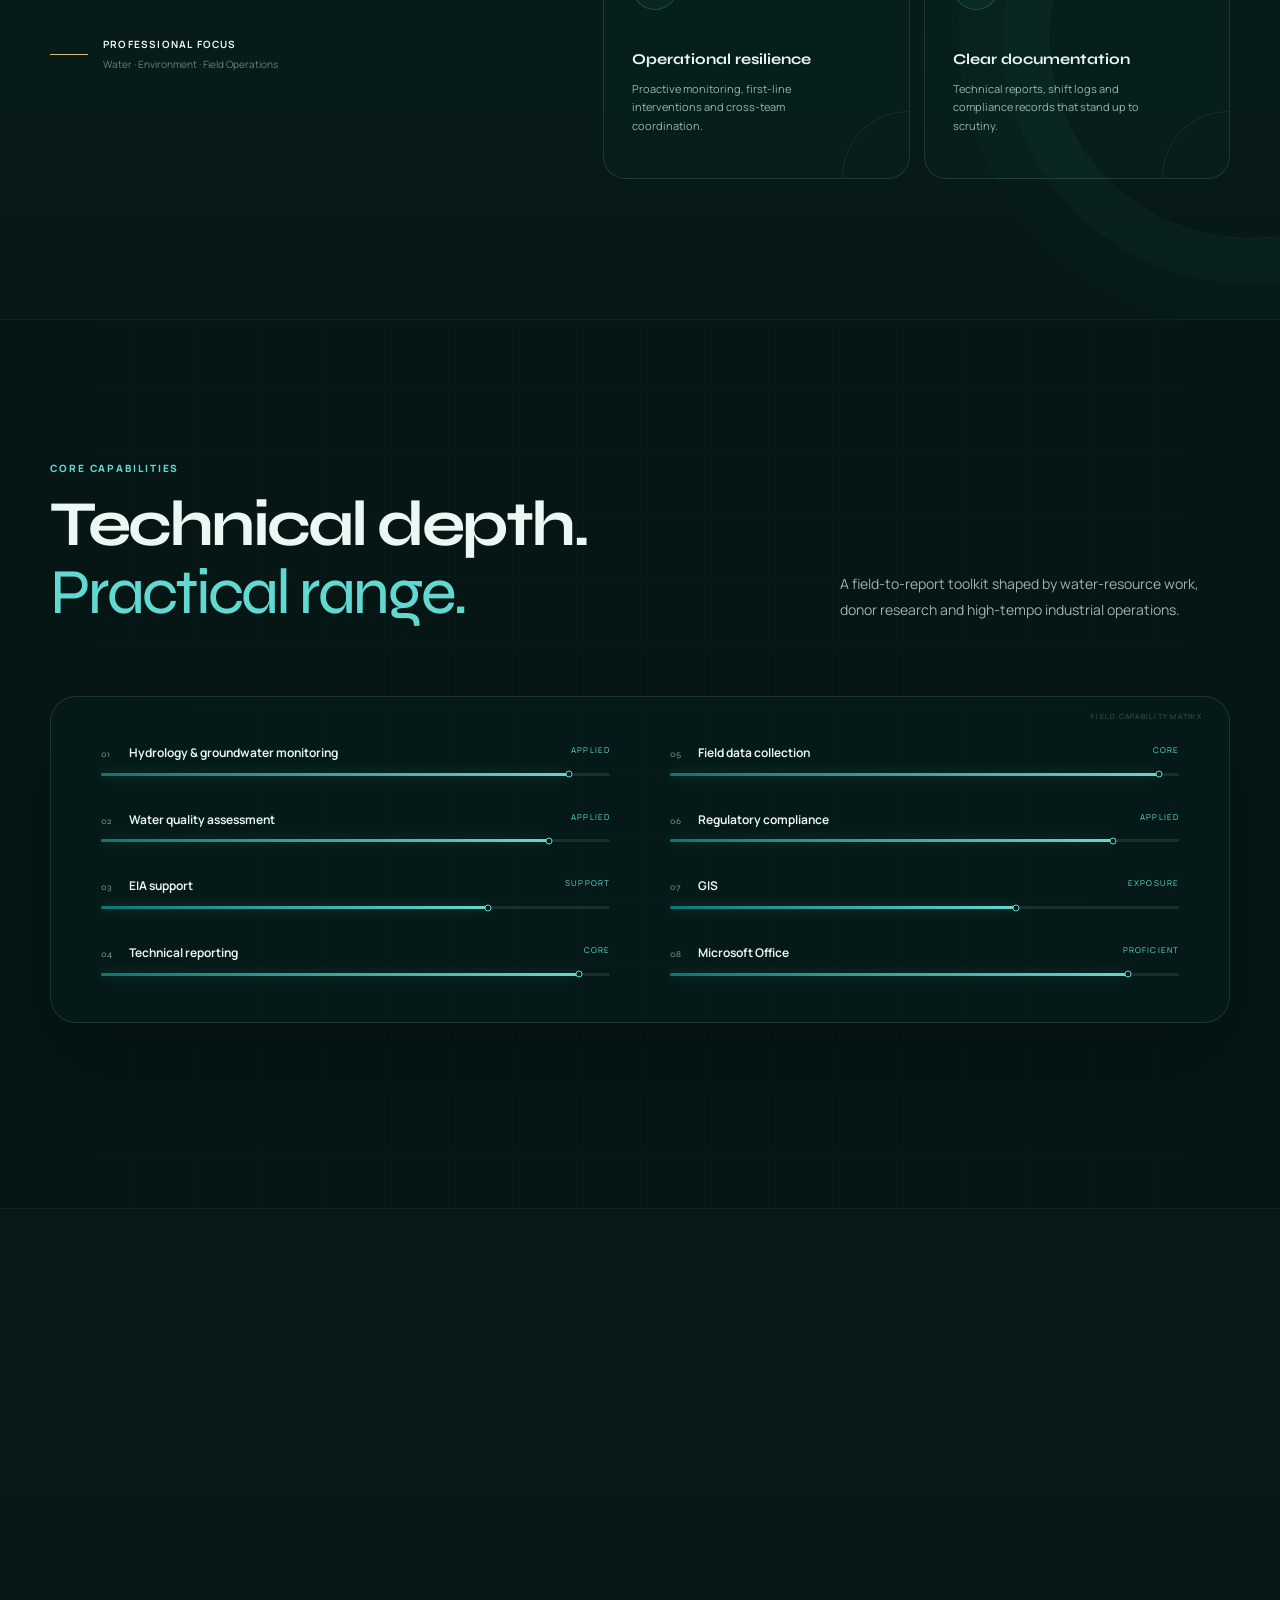
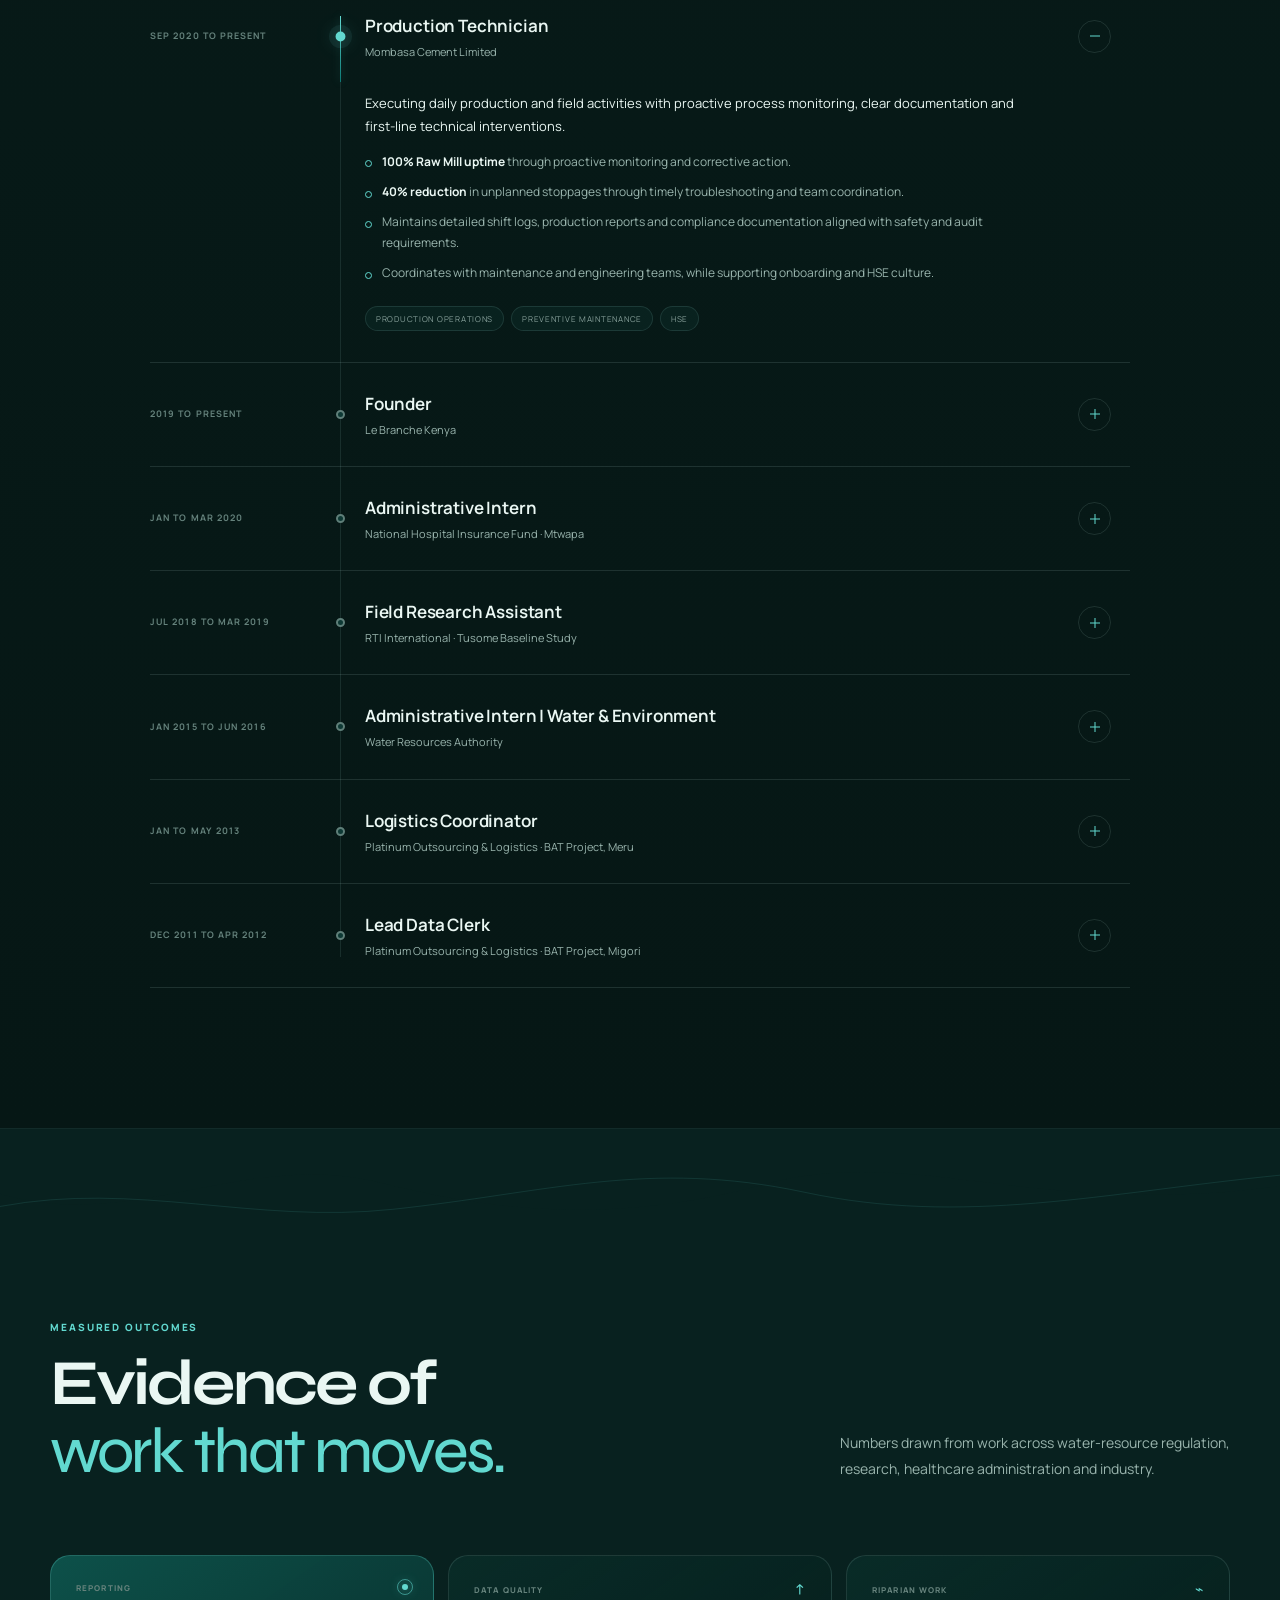
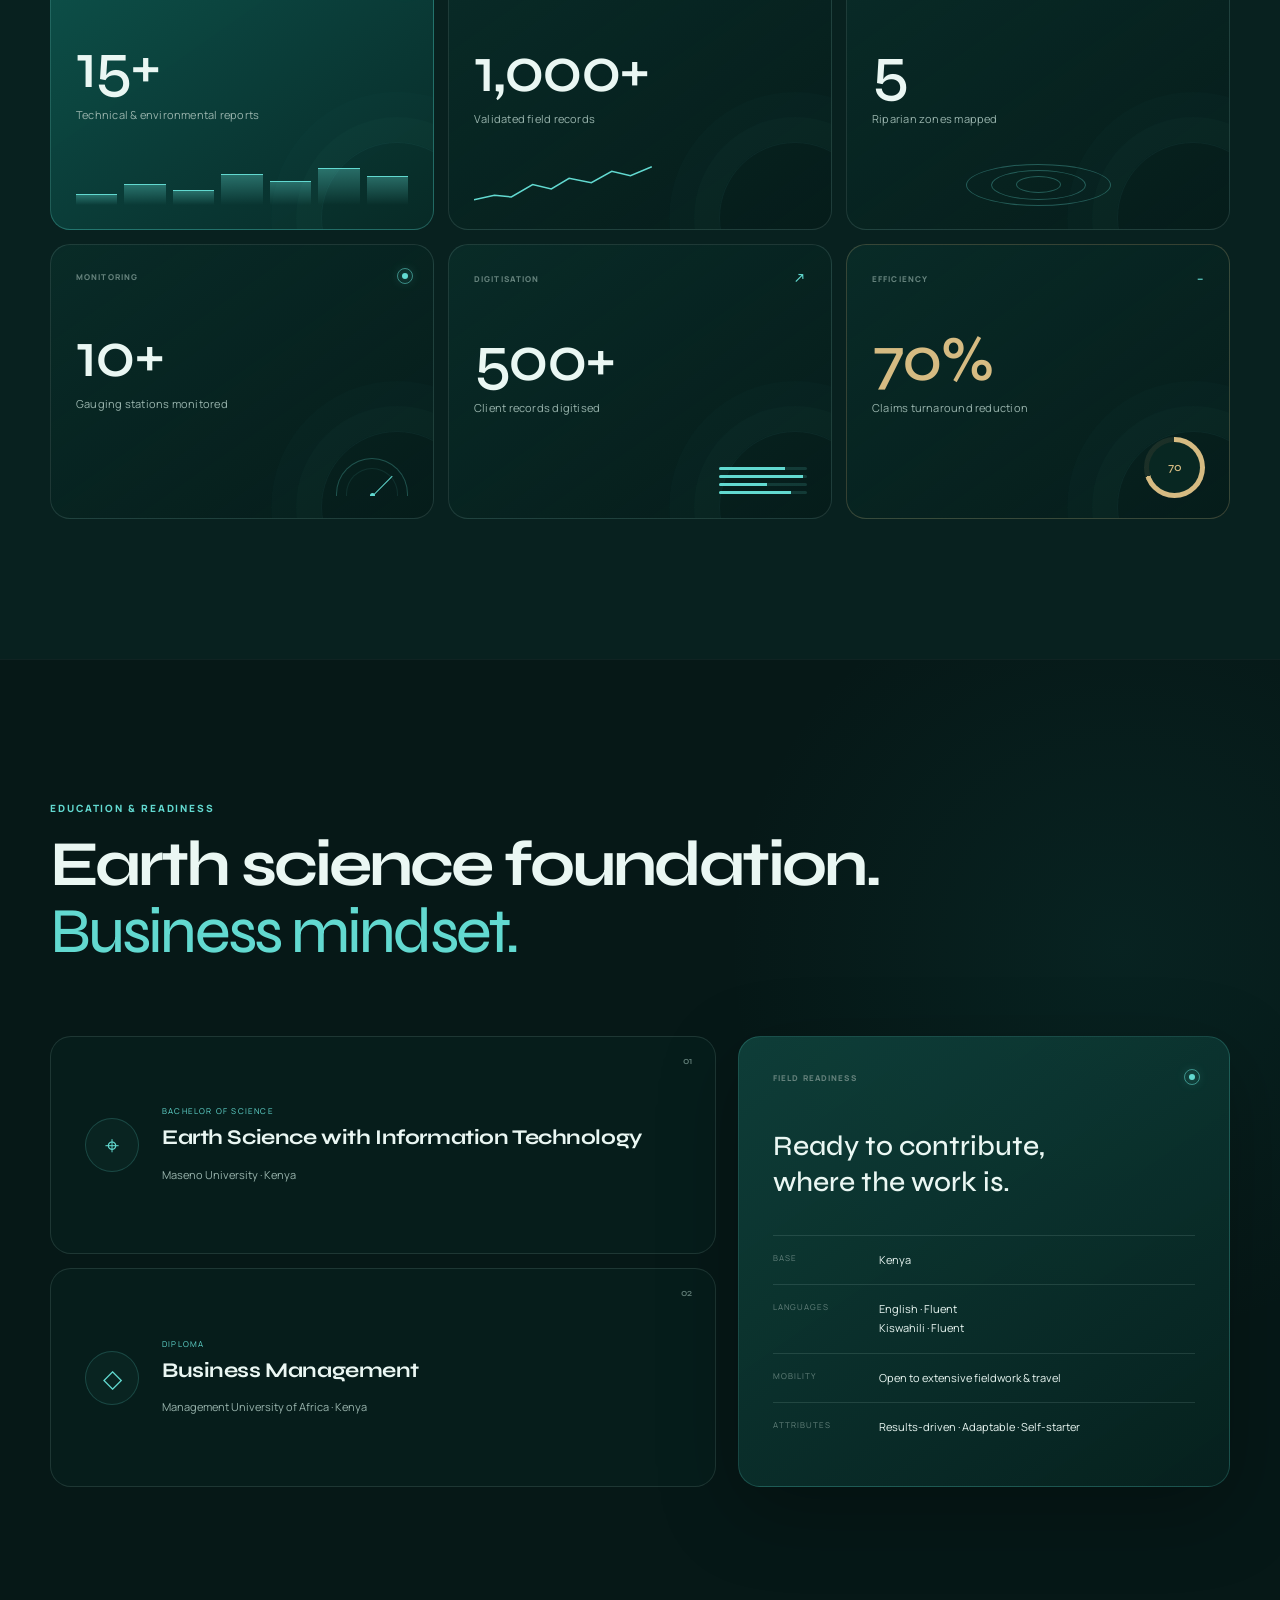
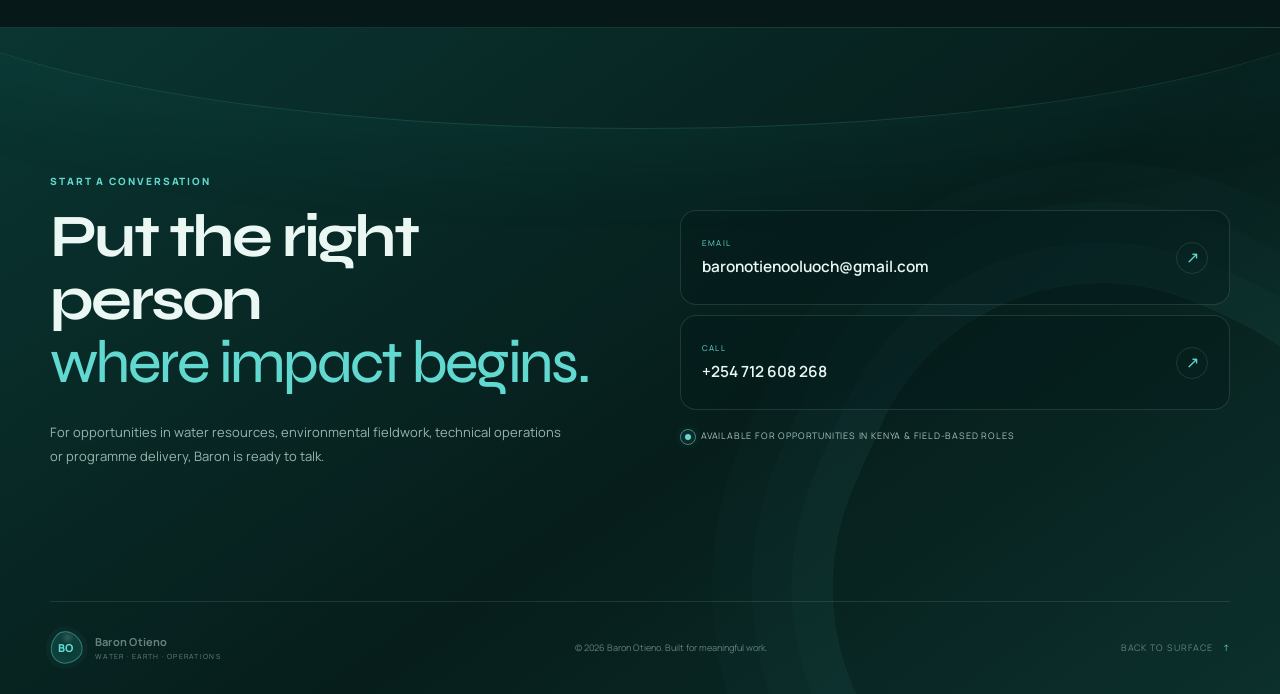
==== commit bb94e9f6: "Update education and add Le Branche Kenya" ====
--- a/index.html
+++ b/index.html
@@ -108,7 +108,7 @@
         <div class="profile-grid">
           <div class="profile-story reveal">
             <p class="lead">A multidisciplinary professional turning field observations into dependable decisions, from water-resource assessments to continuous industrial production.</p>
-            <p>Baron holds a BSc in Earth Science with Information Technology and brings practical experience in hydrology, water quality assessment, groundwater monitoring, environmental compliance, data validation and operations. Across government, research and industry, his work is defined by rigorous documentation, calm troubleshooting and accountable execution.</p>
+            <p>Baron holds a BSc in Earth Science with Information Technology and brings practical experience in hydrology, water quality assessment, groundwater monitoring, environmental compliance, data validation, operations and entrepreneurship. Across government, research, industry and enterprise, his work is defined by rigorous documentation, calm troubleshooting and accountable execution.</p>
             <div class="profile-signoff">
               <span class="line"></span>
               <div><strong>Professional focus</strong><small>Water · Environment · Field Operations</small></div>
@@ -243,6 +243,26 @@
           </article>
 
           <article class="timeline-item">
+            <button class="timeline-trigger" aria-expanded="false" aria-controls="role-founder">
+              <span class="timeline-dot"></span>
+              <span class="timeline-date">2019 TO PRESENT</span>
+              <span class="timeline-title"><strong>Founder</strong><small>Le Branche Kenya</small></span>
+              <span class="timeline-toggle"><i></i><b></b></span>
+            </button>
+            <div class="timeline-panel" id="role-founder">
+              <div class="timeline-panel-inner">
+                <p>Founded and leads a Kenyan venture supplying and customising branded merchandise and promotional materials for clients.</p>
+                <ul>
+                  <li>Coordinates client requirements from concept and material selection through sourcing and delivery.</li>
+                  <li>Oversees supplier relationships, quality checks and fulfilment for branded apparel, office items, promotional products and related materials.</li>
+                  <li>Manages day-to-day operations, customer service and delivery schedules while building long-term business relationships.</li>
+                </ul>
+                <div class="role-tags"><span>Entrepreneurship</span><span>Branded supplies</span><span>Client delivery</span></div>
+              </div>
+            </div>
+          </article>
+
+          <article class="timeline-item">
             <button class="timeline-trigger" aria-expanded="false" aria-controls="role-2">
               <span class="timeline-dot"></span>
               <span class="timeline-date">JAN TO MAR 2020</span>
@@ -420,7 +440,7 @@
             <article class="qualification-card tilt-card">
               <span class="qual-index">02</span>
               <div class="qual-icon" aria-hidden="true">◇</div>
-              <div><p>Diploma</p><h3>Business Management</h3><span>Kenya Institute of Management · Mombasa</span></div>
+              <div><p>Diploma</p><h3>Business Management</h3><span>Management University of Africa · Kenya</span></div>
               <i class="qual-line"></i>
             </article>
           </div>
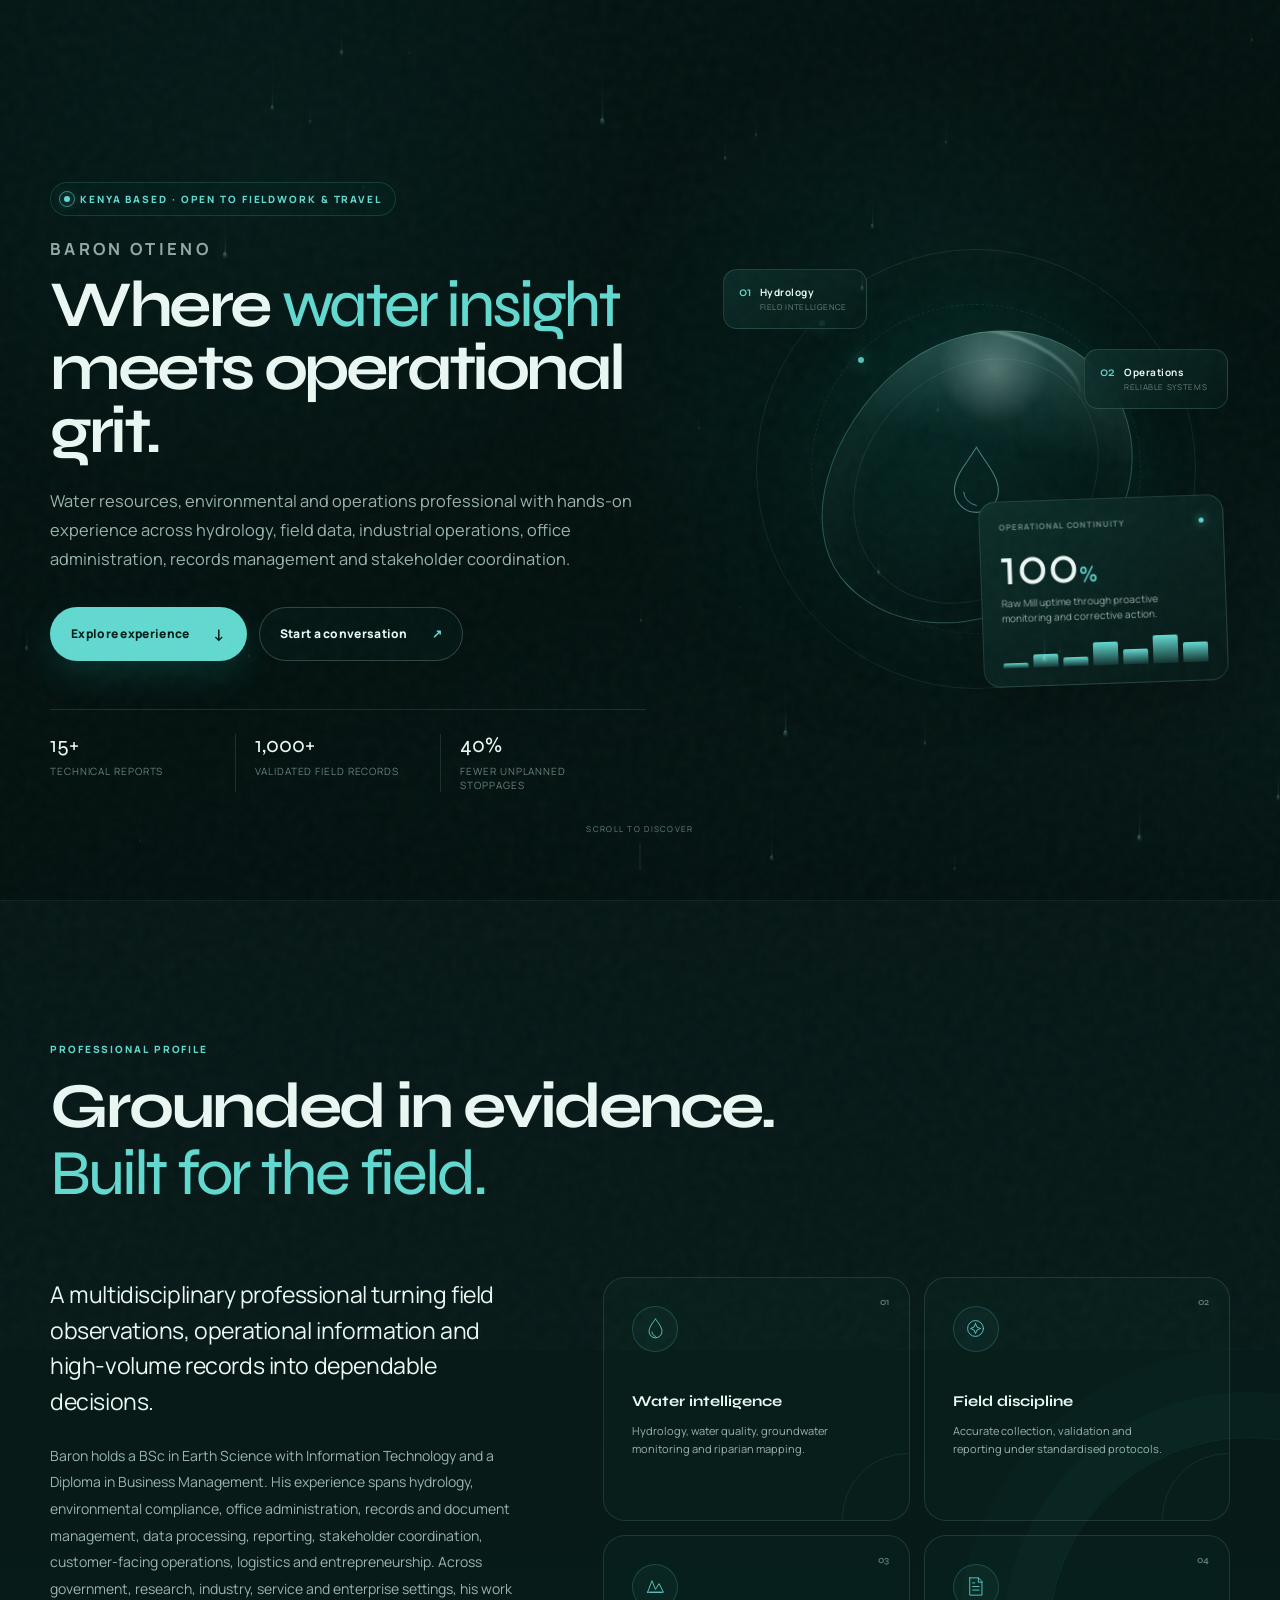
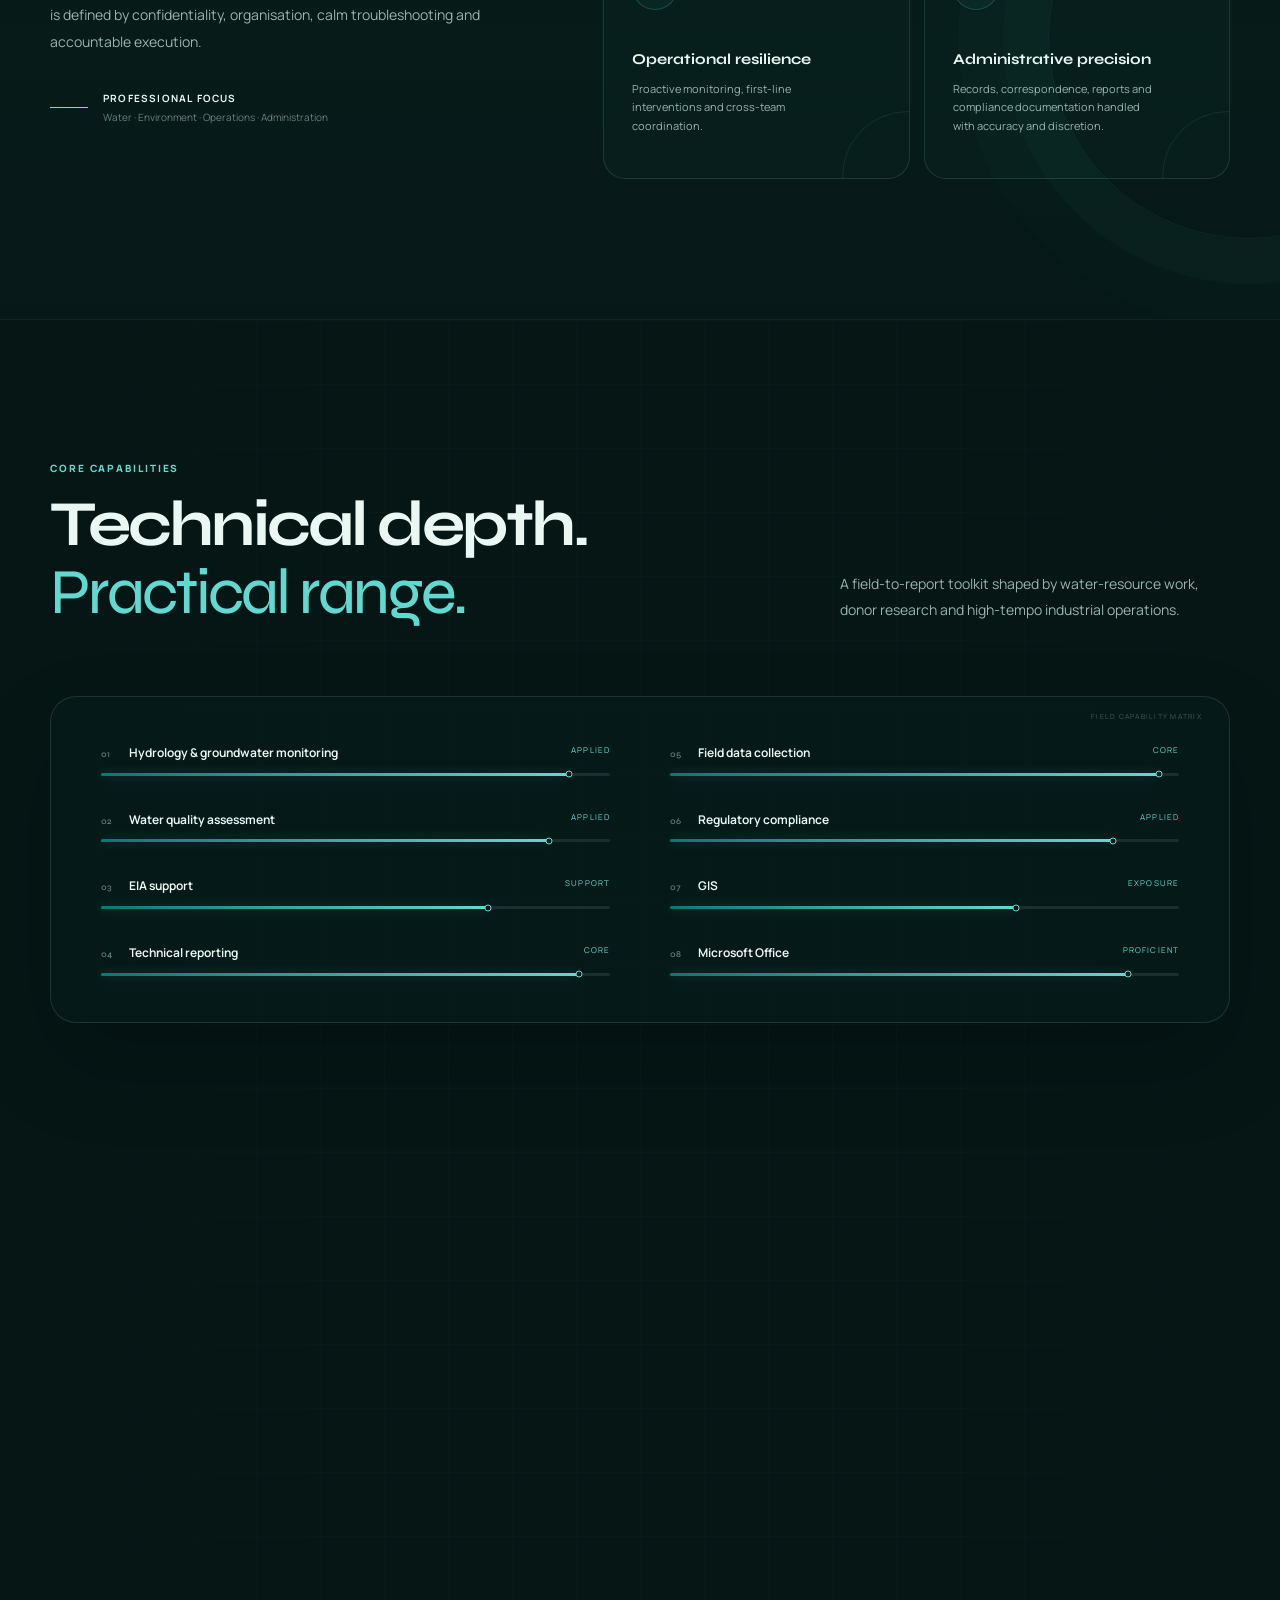
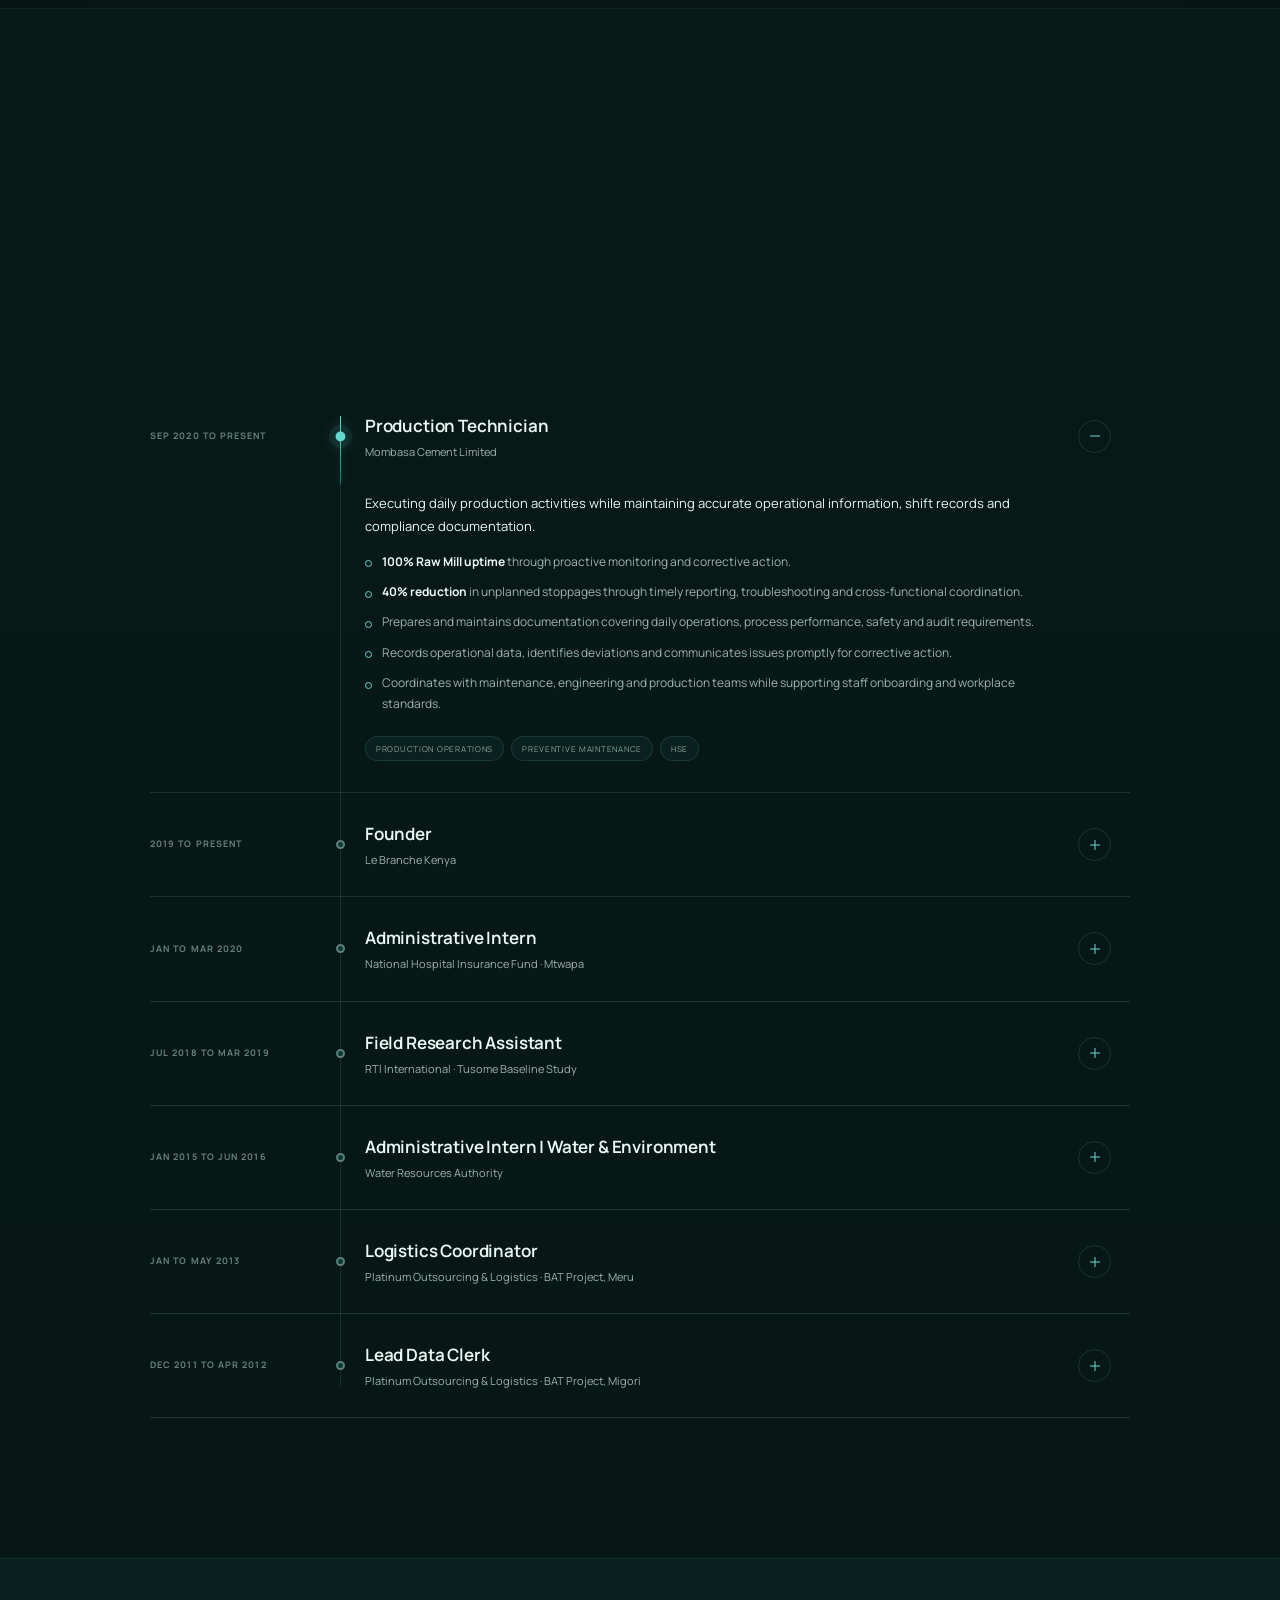
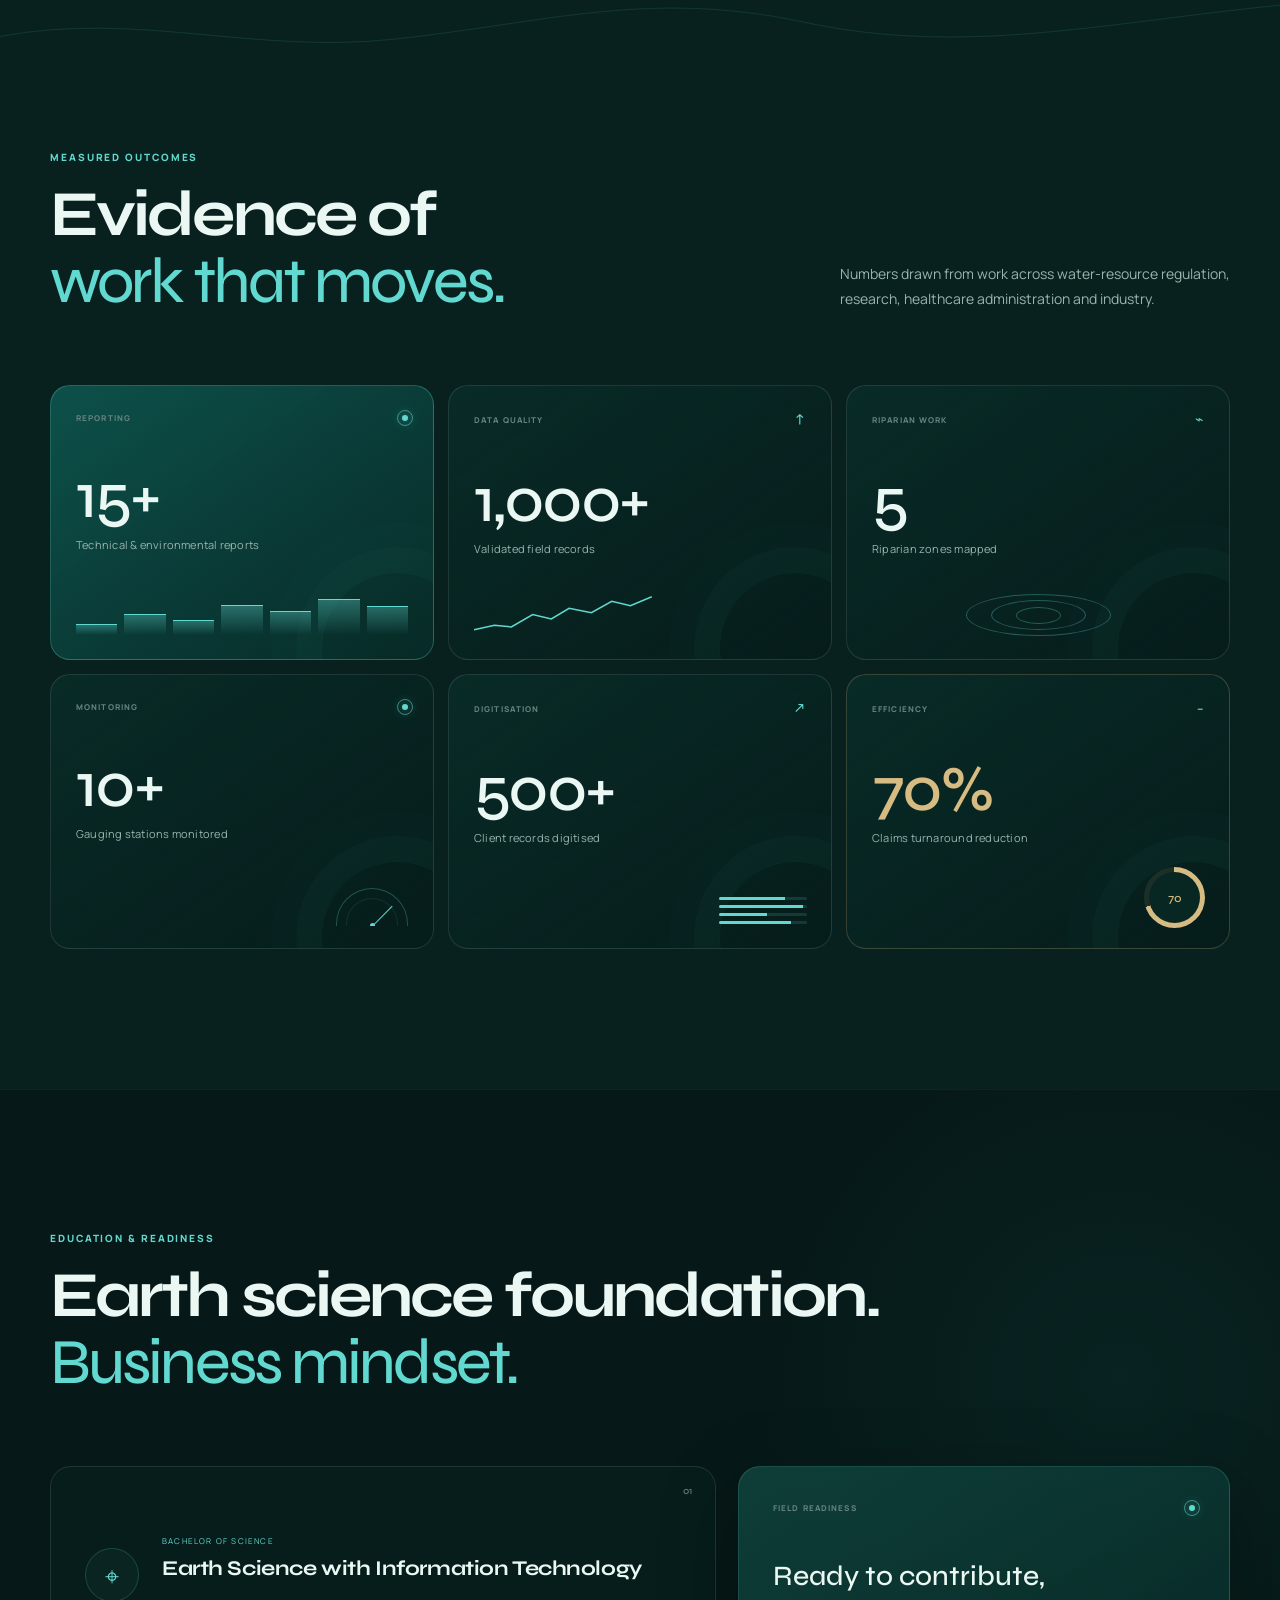
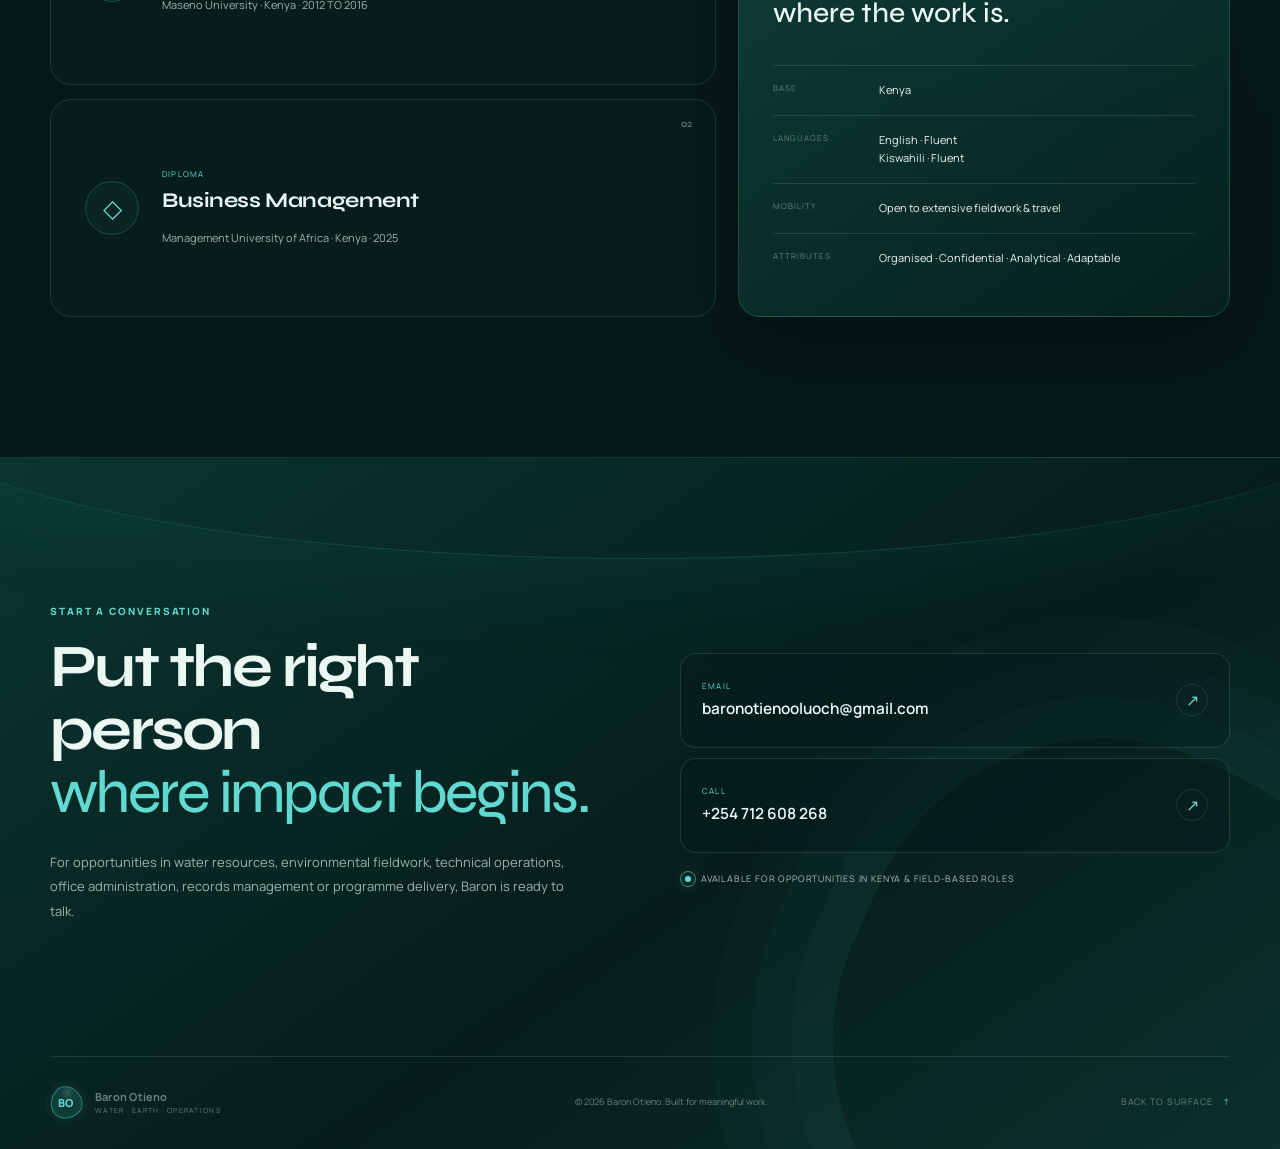
==== commit 994f1504: "Integrate 2026 resume information" ====
--- a/index.html
+++ b/index.html
@@ -60,7 +60,7 @@
             <span class="name-line">Baron Otieno</span>
             <span class="statement">Where <em>water insight</em><br>meets operational grit.</span>
           </h1>
-          <p class="hero-intro reveal" data-delay="160">Water resources and environmental professional with hands-on experience across hydrology, groundwater monitoring, water quality, field data and industrial operations.</p>
+          <p class="hero-intro reveal" data-delay="160">Water resources, environmental and operations professional with hands-on experience across hydrology, field data, industrial operations, office administration, records management and stakeholder coordination.</p>
           <div class="hero-actions reveal" data-delay="230">
             <a class="button button-primary magnetic" href="#experience"><span>Explore experience</span><b aria-hidden="true">↓</b></a>
             <a class="button button-quiet magnetic" href="mailto:baronotienooluoch@gmail.com"><span>Start a conversation</span><b aria-hidden="true">↗</b></a>
@@ -107,11 +107,11 @@
         </div>
         <div class="profile-grid">
           <div class="profile-story reveal">
-            <p class="lead">A multidisciplinary professional turning field observations into dependable decisions, from water-resource assessments to continuous industrial production.</p>
-            <p>Baron holds a BSc in Earth Science with Information Technology and brings practical experience in hydrology, water quality assessment, groundwater monitoring, environmental compliance, data validation, operations and entrepreneurship. Across government, research, industry and enterprise, his work is defined by rigorous documentation, calm troubleshooting and accountable execution.</p>
+            <p class="lead">A multidisciplinary professional turning field observations, operational information and high-volume records into dependable decisions.</p>
+            <p>Baron holds a BSc in Earth Science with Information Technology and a Diploma in Business Management. His experience spans hydrology, environmental compliance, office administration, records and document management, data processing, reporting, stakeholder coordination, customer-facing operations, logistics and entrepreneurship. Across government, research, industry, service and enterprise settings, his work is defined by confidentiality, organisation, calm troubleshooting and accountable execution.</p>
             <div class="profile-signoff">
               <span class="line"></span>
-              <div><strong>Professional focus</strong><small>Water · Environment · Field Operations</small></div>
+              <div><strong>Professional focus</strong><small>Water · Environment · Operations · Administration</small></div>
             </div>
           </div>
           <div class="principles reveal" data-delay="120">
@@ -144,8 +144,8 @@
               <div class="icon-wrap" aria-hidden="true">
                 <svg viewBox="0 0 32 32"><path d="M8 4h12l5 5v19H8V4Z"/><path d="M20 4v6h5M12 16h9M12 21h9M12 11h3"/></svg>
               </div>
-              <h3>Clear documentation</h3>
-              <p>Technical reports, shift logs and compliance records that stand up to scrutiny.</p>
+              <h3>Administrative precision</h3>
+              <p>Records, correspondence, reports and compliance documentation handled with accuracy and discretion.</p>
             </article>
           </div>
         </div>
@@ -201,7 +201,26 @@
             </div>
           </div>
         </div>
-        <div class="tool-ribbon reveal" data-delay="160" aria-label="Additional skills">
+
+        <div class="admin-toolkit reveal" data-delay="140">
+          <div class="toolkit-intro">
+            <p class="kicker">Operations support layer</p>
+            <h3>Administrative precision behind field performance.</h3>
+            <span>Capabilities strengthened across government, donor-funded, industrial and service environments.</span>
+          </div>
+          <div class="toolkit-grid">
+            <article><b>01</b><div><strong>Office administration</strong><small>Reliable day-to-day operational support</small></div></article>
+            <article><b>02</b><div><strong>Records & document management</strong><small>Accurate, organised and retrievable information</small></div></article>
+            <article><b>03</b><div><strong>Data entry & validation</strong><small>High-volume processing with attention to detail</small></div></article>
+            <article><b>04</b><div><strong>Stakeholder coordination</strong><small>Meetings, communication and timely follow-through</small></div></article>
+            <article><b>05</b><div><strong>Customer service</strong><small>Professional, confidential client support</small></div></article>
+            <article><b>06</b><div><strong>Scheduling & logistics</strong><small>Activities, travel and material movement</small></div></article>
+            <article><b>07</b><div><strong>Filing & correspondence</strong><small>Structured documentation and communication</small></div></article>
+            <article><b>08</b><div><strong>Digital office systems</strong><small>Word, Excel, email and information systems</small></div></article>
+          </div>
+        </div>
+
+        <div class="tool-ribbon reveal" data-delay="180" aria-label="Additional skills">
           <span>Water resource management</span><i></i><span>Project coordination</span><i></i><span>Stakeholder engagement</span><i></i><span>Data analysis tools</span><i></i><span>Census Survey Pro</span>
         </div>
       </div>
@@ -230,12 +249,13 @@
             </button>
             <div class="timeline-panel" id="role-1">
               <div class="timeline-panel-inner">
-                <p>Executing daily production and field activities with proactive process monitoring, clear documentation and first-line technical interventions.</p>
+                <p>Executing daily production activities while maintaining accurate operational information, shift records and compliance documentation.</p>
                 <ul>
                   <li><strong>100% Raw Mill uptime</strong> through proactive monitoring and corrective action.</li>
-                  <li><strong>40% reduction</strong> in unplanned stoppages through timely troubleshooting and team coordination.</li>
-                  <li>Maintains detailed shift logs, production reports and compliance documentation aligned with safety and audit requirements.</li>
-                  <li>Coordinates with maintenance and engineering teams, while supporting onboarding and HSE culture.</li>
+                  <li><strong>40% reduction</strong> in unplanned stoppages through timely reporting, troubleshooting and cross-functional coordination.</li>
+                  <li>Prepares and maintains documentation covering daily operations, process performance, safety and audit requirements.</li>
+                  <li>Records operational data, identifies deviations and communicates issues promptly for corrective action.</li>
+                  <li>Coordinates with maintenance, engineering and production teams while supporting staff onboarding and workplace standards.</li>
                 </ul>
                 <div class="role-tags"><span>Production operations</span><span>Preventive maintenance</span><span>HSE</span></div>
               </div>
@@ -296,7 +316,7 @@
                   <li>Collected, cleaned and validated <strong>1,000+ school-based records</strong>.</li>
                   <li>Reduced data-entry error rates by <strong>98%</strong> through Census Survey Pro validation.</li>
                   <li>Coordinated activities with 20+ schools, education officials and project stakeholders.</li>
-                  <li>Prepared daily progress and structured technical reports to inform programme decisions.</li>
+                  <li>Prepared structured progress reports and project updates while maintaining organised records and timely submissions.</li>
                 </ul>
                 <div class="role-tags"><span>Field research</span><span>Data validation</span><span>Stakeholder coordination</span></div>
               </div>
@@ -434,13 +454,13 @@
             <article class="qualification-card tilt-card">
               <span class="qual-index">01</span>
               <div class="qual-icon" aria-hidden="true">⌖</div>
-              <div><p>Bachelor of Science</p><h3>Earth Science with Information Technology</h3><span>Maseno University · Kenya</span></div>
+              <div><p>Bachelor of Science</p><h3>Earth Science with Information Technology</h3><span>Maseno University · Kenya · 2012 TO 2016</span></div>
               <i class="qual-line"></i>
             </article>
             <article class="qualification-card tilt-card">
               <span class="qual-index">02</span>
               <div class="qual-icon" aria-hidden="true">◇</div>
-              <div><p>Diploma</p><h3>Business Management</h3><span>Management University of Africa · Kenya</span></div>
+              <div><p>Diploma</p><h3>Business Management</h3><span>Management University of Africa · Kenya · 2025</span></div>
               <i class="qual-line"></i>
             </article>
           </div>
@@ -451,7 +471,7 @@
               <div><dt>Base</dt><dd>Kenya</dd></div>
               <div><dt>Languages</dt><dd>English · Fluent<br>Kiswahili · Fluent</dd></div>
               <div><dt>Mobility</dt><dd>Open to extensive fieldwork & travel</dd></div>
-              <div><dt>Attributes</dt><dd>Results-driven · Adaptable · Self-starter</dd></div>
+              <div><dt>Attributes</dt><dd>Organised · Confidential · Analytical · Adaptable</dd></div>
             </dl>
           </aside>
         </div>
@@ -464,7 +484,7 @@
         <div class="contact-copy reveal">
           <p class="kicker">Start a conversation</p>
           <h2 id="contact-title">Put the right person<br><em>where impact begins.</em></h2>
-          <p>For opportunities in water resources, environmental fieldwork, technical operations or programme delivery, Baron is ready to talk.</p>
+          <p>For opportunities in water resources, environmental fieldwork, technical operations, office administration, records management or programme delivery, Baron is ready to talk.</p>
         </div>
         <div class="contact-actions reveal" data-delay="120">
           <a class="contact-link magnetic" href="mailto:baronotienooluoch@gmail.com">
--- a/styles.css
+++ b/styles.css
@@ -238,6 +238,19 @@
 .skills-board.is-animated .meter i { width: var(--level); }
 .meter u { position: absolute; top: 50%; left: 0; opacity: 0; width: 7px; height: 7px; border: 1px solid var(--cyan); background: var(--surface); border-radius: 50%; transform: translate(-50%,-50%); text-decoration: none; transition: left 1.4s var(--ease), opacity .25s; }
 .skills-board.is-animated .meter u { left: var(--level); opacity: 1; }
+.admin-toolkit { margin-top: 22px; display: grid; grid-template-columns: .72fr 1.28fr; gap: 34px; padding: 36px 38px; border: 1px solid var(--line); border-radius: 24px; background: linear-gradient(135deg, rgba(11,48,44,.78), rgba(5,27,25,.68)); box-shadow: 0 28px 75px rgba(0,0,0,.14); }
+.toolkit-intro { padding-right: 24px; border-right: 1px solid var(--line); display: flex; flex-direction: column; justify-content: center; }
+.toolkit-intro .kicker { margin-bottom: 12px; }
+.toolkit-intro h3 { max-width: 340px; margin-bottom: 16px; font-size: clamp(22px, 2.2vw, 31px); line-height: 1.18; letter-spacing: -.035em; }
+.toolkit-intro > span { max-width: 330px; color: var(--muted); font-size: 10px; line-height: 1.75; }
+.toolkit-grid { display: grid; grid-template-columns: 1fr 1fr; gap: 0 24px; }
+.toolkit-grid article { min-height: 76px; display: grid; grid-template-columns: 27px 1fr; gap: 10px; align-items: center; border-bottom: 1px solid var(--line); transition: background .3s, padding .3s; }
+.toolkit-grid article:nth-last-child(-n+2) { border-bottom: 0; }
+.toolkit-grid article:hover { padding-left: 8px; background: rgba(98,217,208,.035); }
+.toolkit-grid article > b { align-self: start; padding-top: 24px; color: var(--cyan); font: 500 8px "Syne", sans-serif; }
+.toolkit-grid article div { display: flex; flex-direction: column; gap: 3px; }
+.toolkit-grid strong { color: var(--ink); font-size: 10px; font-weight: 700; letter-spacing: .015em; }
+.toolkit-grid small { color: var(--faint); font-size: 8px; line-height: 1.45; }
 .tool-ribbon { display: flex; justify-content: center; flex-wrap: wrap; gap: 18px; margin-top: 30px; color: var(--faint); font-size: 9px; text-transform: uppercase; letter-spacing: .11em; }
 .tool-ribbon i { width: 3px; height: 3px; align-self: center; background: var(--sand); border-radius: 50%; }
 
@@ -348,6 +361,7 @@
   .section { padding: 105px 0; }.section-heading{margin-bottom:50px}.heading-row{display:block}.heading-note{margin-top:25px}
   .profile-grid{grid-template-columns:1fr}.profile-story{position:static}.principles{margin-top:10px}
   .skills-board{gap:32px;padding:40px 30px}
+  .admin-toolkit{grid-template-columns:1fr;padding:32px}.toolkit-intro{padding:0 0 26px;border-right:0;border-bottom:1px solid var(--line)}
   .education-grid{grid-template-columns:1fr}.contact-grid{grid-template-columns:1fr;gap:48px}
 }
 @media (max-width: 600px) {
@@ -358,7 +372,8 @@
   .hero-visual{min-height:420px;margin-top:20px}.orbit-one{width:330px;height:330px}.orbit-two{width:250px;height:250px}.water-drop{width:205px;height:245px}.impact-card{width:200px;right:0;bottom:24px;padding:15px}.impact-card>strong{font-size:40px}.micro-card{width:124px;padding:11px}.micro-card-a{left:0;top:47px}.micro-card-b{right:0;top:110px}
   .section{padding:84px 0}.section-heading{margin-bottom:38px}h2{font-size:clamp(37px,11vw,52px)}
   .profile-story .lead{font-size:19px}.principles{grid-template-columns:1fr}.principle-card{min-height:205px}.icon-wrap{margin-bottom:24px}
-  .skills-board{grid-template-columns:1fr;gap:30px;padding:38px 21px}.skills-column{gap:28px}.skill-top{align-items:end}.skill-top span{font-size:11px;line-height:1.4}.skill-top span b{display:none}.tool-ribbon{gap:11px;font-size:7px}
+  .skills-board{grid-template-columns:1fr;gap:30px;padding:38px 21px}.skills-column{gap:28px}.skill-top{align-items:end}.skill-top span{font-size:11px;line-height:1.4}.skill-top span b{display:none}
+  .admin-toolkit{padding:28px 20px;gap:14px}.toolkit-grid{grid-template-columns:1fr}.toolkit-grid article:nth-last-child(-n+2){border-bottom:1px solid var(--line)}.toolkit-grid article:last-child{border-bottom:0}.tool-ribbon{gap:11px;font-size:7px}
   .timeline-rail{left:8px}.timeline-trigger{grid-template-columns:28px 1fr 35px;padding:23px 0}.timeline-date{grid-column:2;grid-row:1;font-size:8px;margin-bottom:4px}.timeline-dot{grid-column:1;grid-row:1/3;justify-self:start;margin-left:4px}.timeline-title{grid-column:2;grid-row:2}.timeline-title strong{font-size:15px}.timeline-title small{font-size:9px}.timeline-toggle{grid-column:3;grid-row:1/3;width:30px;height:30px}.timeline-panel-inner{margin-left:28px;padding-right:4px}.timeline-panel-inner>p{font-size:12px}.timeline-panel-inner li{font-size:11px}.role-tags{padding-bottom:27px}
   .impact-section{padding-top:125px}.impact-waterline{height:92px}.impact-dashboard{grid-template-columns:1fr}.stat-card{min-height:240px}.stat-card>strong{margin-top:32px;font-size:58px}
   .qualification-card{padding:25px 20px;grid-template-columns:44px 1fr;gap:14px;min-height:180px}.qual-icon{width:43px;height:43px}.qualification-card h3{font-size:17px}.readiness-card{padding:27px 23px}.readiness-card dl div{grid-template-columns:75px 1fr}
